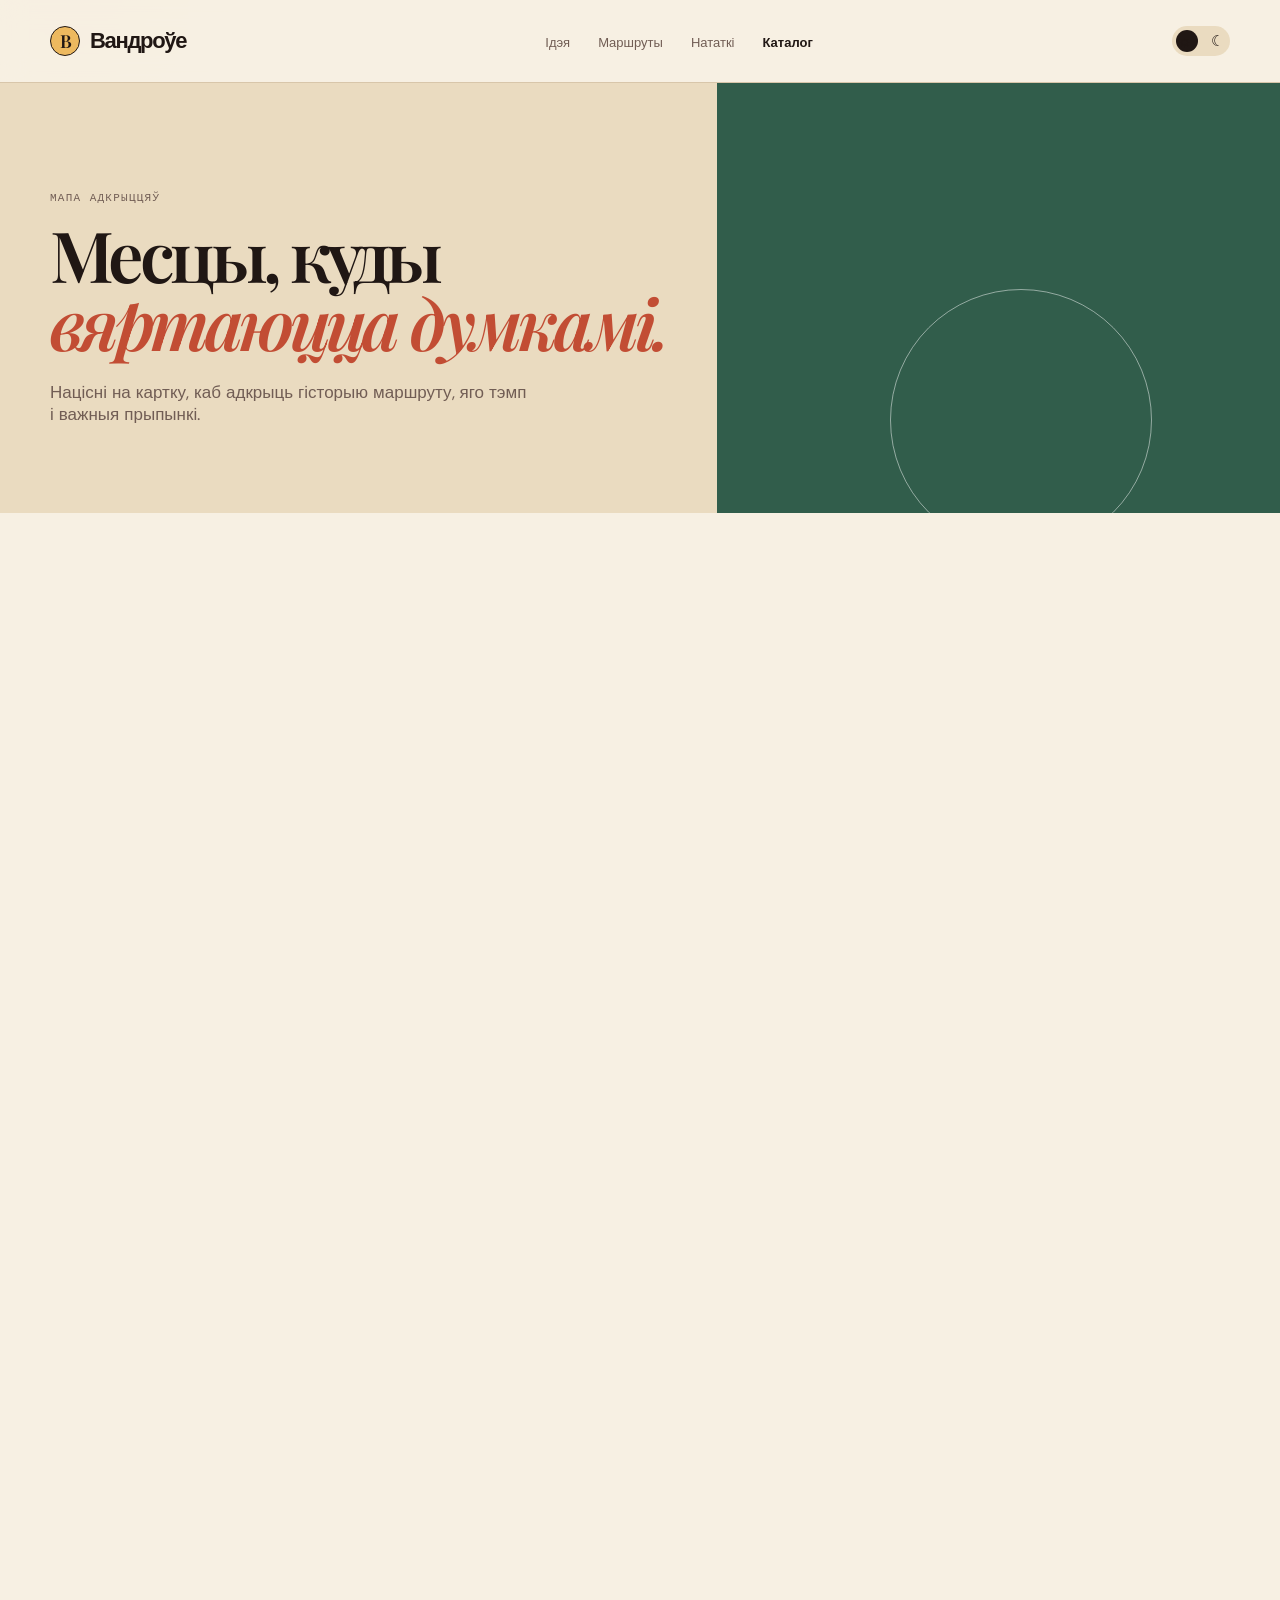
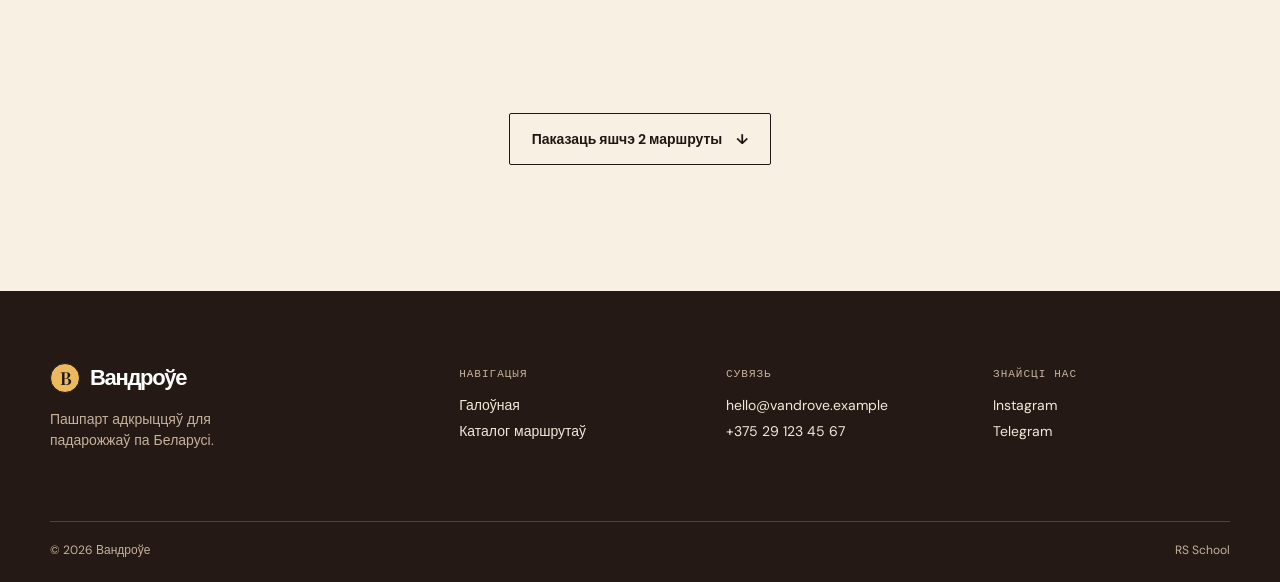
==== catalog.html @ 7939fb66 "refactor: organize landing page source files" ====
<!doctype html>
<html lang="be">
  <head>
    <meta charset="UTF-8">
    <meta name="viewport" content="width=device-width, initial-scale=1.0">
    <meta name="description" content="Каталог маршрутаў Вандроўя па Беларусі.">
    <meta name="theme-color" content="#201714">
    <link rel="icon" href="favicon.svg" type="image/svg+xml">
    <link rel="preconnect" href="https://fonts.googleapis.com">
    <link rel="preconnect" href="https://fonts.gstatic.com" crossorigin>
    <link href="https://fonts.googleapis.com/css2?family=DM+Mono:wght@400;500&family=DM+Sans:opsz,wght@9..40,400;9..40,500;9..40,700&family=Playfair+Display:ital,wght@0,500;0,600;1,500;1,600&display=swap" rel="stylesheet">
    <link rel="stylesheet" href="css/styles.css">
    <title>Каталог маршрутаў — Вандроўе</title>
  </head>
  <body>
    <a class="skip-link" href="#main-content">Да асноўнага зместу</a>

    <header class="site-header">
      <div class="container header-content">
        <a class="logo" href="index.html" aria-label="Вандроўе, галоўная старонка">
          <span class="logo-mark">В</span>Вандроўе
        </a>
        <nav class="main-nav" aria-label="Асноўная навігацыя">
          <ul>
            <li><a href="index.html#idea">Ідэя</a></li>
            <li><a href="index.html#routes">Маршруты</a></li>
            <li><a href="index.html#notes">Нататкі</a></li>
            <li><a class="current" href="catalog.html">Каталог</a></li>
          </ul>
        </nav>
        <div class="header-actions">
          <button class="theme-toggle" type="button" aria-label="Уключыць цёмную тэму" aria-pressed="false">
            <span aria-hidden="true">☼</span>
            <span class="toggle-knob"></span>
            <span aria-hidden="true">☾</span>
          </button>
          <button class="menu-button" type="button" aria-controls="mobile-menu" aria-expanded="false" aria-label="Адкрыць меню">
            <span></span><span></span><span></span>
          </button>
        </div>
      </div>
      <nav class="mobile-nav" id="mobile-menu" aria-label="Мабільная навігацыя">
        <ul>
          <li><a href="index.html#idea">Ідэя</a></li>
          <li><a href="index.html#routes">Маршруты</a></li>
          <li><a href="index.html#notes">Нататкі</a></li>
          <li><a href="catalog.html" aria-current="page">Каталог маршрутаў <span aria-hidden="true">↗</span></a></li>
        </ul>
      </nav>
    </header>

    <main id="main-content">
      <section class="catalog-hero" aria-labelledby="catalog-hero-title">
        <div class="container">
          <p class="eyebrow">Мапа адкрыццяў</p>
          <h1 id="catalog-hero-title">Месцы, куды<br><em>вяртаюцца думкамі.</em></h1>
          <p>Націсні на картку, каб адкрыць гісторыю маршруту, яго тэмп і важныя прыпынкі.</p>
        </div>
      </section>

      <section class="catalog section" aria-labelledby="catalog-title">
        <div class="container">
          <div class="catalog-top reveal">
            <h2 class="section-title" id="catalog-title">Усе маршруты</h2>
            <p>10 мясцін · 6 абласцей</p>
          </div>
          <div class="category-tabs reveal" role="group" aria-label="Катэгорыі маршрутаў">
            <button class="active" type="button" aria-pressed="true" data-category="all">Усе</button>
            <button type="button" aria-pressed="false" data-category="weekend">На выходныя</button>
            <button type="button" aria-pressed="false" data-category="castles">Замкі</button>
            <button type="button" aria-pressed="false" data-category="nature">Прырода</button>
            <button type="button" aria-pressed="false" data-category="cities">Гарады</button>
          </div>

          <div class="catalog-grid reveal">
            <article class="catalog-card" data-categories="weekend castles">
              <img class="catalog-card__image" src="assets/images/mir-castle.jpg" alt="Мірскі замак над сажалкай">
              <div class="catalog-card__content">
                <p class="card-kicker">Мінская вобласць · 1 дзень</p>
                <h3>Мірскі замак</h3>
                <p class="card-description">Цагляныя вежы, вал і вада вакол адной з самых пазнавальных рэзідэнцый краіны.</p>
                <div class="card-footer"><span class="card-meta">12 км пешшу</span><span class="card-open-label">Адкрыць ↗</span></div>
              </div>
              <button class="catalog-card__trigger" type="button" data-route-id="mir" aria-label="Адкрыць маршрут Мірскі замак"></button>
            </article>

            <article class="catalog-card" data-categories="weekend castles">
              <img class="catalog-card__image" src="assets/images/nesvizh-castle.jpg" alt="Нясвіжскі замак і вада перад фасадам">
              <div class="catalog-card__content">
                <p class="card-kicker">Мінская вобласць · 1 дзень</p>
                <h3>Нясвіж і парк Радзівілаў</h3>
                <p class="card-description">Палацавы парк, старыя алеі і павольны маршрут па гістарычным цэнтры.</p>
                <div class="card-footer"><span class="card-meta">8 км пешшу</span><span class="card-open-label">Адкрыць ↗</span></div>
              </div>
              <button class="catalog-card__trigger" type="button" data-route-id="nesvizh" aria-label="Адкрыць маршрут Нясвіж і парк Радзівілаў"></button>
            </article>

            <article class="catalog-card" data-categories="weekend nature">
              <img class="catalog-card__image" src="assets/images/belovezhskaya-pushcha.jpg" alt="Сонечная паляна ў Белавежскай пушчы">
              <div class="catalog-card__content">
                <p class="card-kicker">Брэсцкая вобласць · 2 дні</p>
                <h3>Белавежская пушча</h3>
                <p class="card-description">Веладарожкі пад кронамі векавых дрэў і сустрэча з сімвалам беларускай прыроды.</p>
                <div class="card-footer"><span class="card-meta">36 км на ровары</span><span class="card-open-label">Адкрыць ↗</span></div>
              </div>
              <button class="catalog-card__trigger" type="button" data-route-id="puscha" aria-label="Адкрыць маршрут Белавежская пушча"></button>
            </article>

            <article class="catalog-card" data-categories="weekend nature">
              <img class="catalog-card__image" src="assets/landmarks/braslav.svg" alt="Ілюстрацыя Браслаўскіх азёр">
              <div class="catalog-card__content">
                <p class="card-kicker">Віцебская вобласць · 2 дні</p>
                <h3>Браслаўскія азёры</h3>
                <p class="card-description">Вада, пагоркі і доўгія вечары на беразе з выглядам на астраўкі.</p>
                <div class="card-footer"><span class="card-meta">42 км на аўто</span><span class="card-open-label">Адкрыць ↗</span></div>
              </div>
              <button class="catalog-card__trigger" type="button" data-route-id="braslav" aria-label="Адкрыць маршрут Браслаўскія азёры"></button>
            </article>

            <article class="catalog-card" data-categories="weekend castles">
              <img class="catalog-card__image" src="assets/landmarks/lida.svg" alt="Ілюстрацыя Лідскага замка" loading="lazy">
              <div class="catalog-card__content">
                <p class="card-kicker">Гродзенская вобласць · 1 дзень</p>
                <h3>Лідскі замак</h3>
                <p class="card-description">Моцныя сцены XIV стагоддзя і невялікае мястэчка, якое зручна абысці пешшу.</p>
                <div class="card-footer"><span class="card-meta">6 км пешшу</span><span class="card-open-label">Адкрыць ↗</span></div>
              </div>
              <button class="catalog-card__trigger" type="button" data-route-id="lida" aria-label="Адкрыць маршрут Лідскі замак"></button>
            </article>

            <article class="catalog-card" data-categories="weekend cities">
              <img class="catalog-card__image" src="assets/images/brest-fortress.jpg" alt="Цытадэль Брэсцкай крэпасці" loading="lazy">
              <div class="catalog-card__content">
                <p class="card-kicker">Брэсцкая вобласць · 1 дзень</p>
                <h3>Брэсцкая крэпасць</h3>
                <p class="card-description">Мемарыял, набярэжная Мухаўца і вячэрняя прагулка па вуліцы Савецкай.</p>
                <div class="card-footer"><span class="card-meta">7 км пешшу</span><span class="card-open-label">Адкрыць ↗</span></div>
              </div>
              <button class="catalog-card__trigger" type="button" data-route-id="brest" aria-label="Адкрыць маршрут Брэсцкая крэпасць"></button>
            </article>

            <article class="catalog-card" data-categories="weekend cities">
              <img class="catalog-card__image" src="assets/landmarks/grodno.svg" alt="Ілюстрацыя гістарычнага цэнтра Гродна" loading="lazy">
              <div class="catalog-card__content">
                <p class="card-kicker">Гродзенская вобласць · выходныя</p>
                <h3>Гродна паміж вежамі</h3>
                <p class="card-description">Старыя храмы, стромкія вуліцы і горад, які добра чытаецца без спешкі.</p>
                <div class="card-footer"><span class="card-meta">11 км пешшу</span><span class="card-open-label">Адкрыць ↗</span></div>
              </div>
              <button class="catalog-card__trigger" type="button" data-route-id="grodno" aria-label="Адкрыць маршрут Гродна паміж вежамі"></button>
            </article>

            <article class="catalog-card" data-categories="weekend nature">
              <img class="catalog-card__image" src="assets/landmarks/pripyat.svg" alt="Ілюстрацыя Палесся" loading="lazy">
              <div class="catalog-card__content">
                <p class="card-kicker">Гомельская вобласць · 2 дні</p>
                <h3>Палескія разлівы</h3>
                <p class="card-description">Рака, трыснёг і назіранне за птушкамі ў павольным рытме Палесся.</p>
                <div class="card-footer"><span class="card-meta">28 км на байдарцы</span><span class="card-open-label">Адкрыць ↗</span></div>
              </div>
              <button class="catalog-card__trigger" type="button" data-route-id="pripyat" aria-label="Адкрыць маршрут Палескія разлівы"></button>
            </article>

            <article class="catalog-card extra-card" data-categories="weekend castles">
              <img class="catalog-card__image" src="assets/landmarks/zhilichi.svg" alt="Ілюстрацыя палаца ў Жылічах" loading="lazy">
              <div class="catalog-card__content">
                <p class="card-kicker">Магілёўская вобласць · 1 дзень</p>
                <h3>Палац у Жылічах</h3>
                <p class="card-description">Класічныя фасады і адноўленыя інтэр’еры сярод старога парку.</p>
                <div class="card-footer"><span class="card-meta">9 км пешшу</span><span class="card-open-label">Адкрыць ↗</span></div>
              </div>
              <button class="catalog-card__trigger" type="button" data-route-id="zhilichi" aria-label="Адкрыць маршрут Палац у Жылічах"></button>
            </article>

            <article class="catalog-card extra-card" data-categories="weekend cities">
              <img class="catalog-card__image" src="assets/landmarks/vitebsk.svg" alt="Ілюстрацыя Віцебска" loading="lazy">
              <div class="catalog-card__content">
                <p class="card-kicker">Віцебская вобласць · выходныя</p>
                <h3>Віцебск над Дзвіной</h3>
                <p class="card-description">Мастацкія майстэрні, старыя дваракі і рака, якая збірае горад разам.</p>
                <div class="card-footer"><span class="card-meta">10 км пешшу</span><span class="card-open-label">Адкрыць ↗</span></div>
              </div>
              <button class="catalog-card__trigger" type="button" data-route-id="vitebsk" aria-label="Адкрыць маршрут Віцебск над Дзвіной"></button>
            </article>
          </div>

          <div class="load-more-wrap">
            <button class="button button-outline load-more" type="button">Паказаць яшчэ 2 маршруты <span aria-hidden="true">↓</span></button>
          </div>
        </div>
      </section>
    </main>

    <dialog class="route-modal" aria-labelledby="route-modal-title">
      <button class="route-modal__close" type="button" data-modal-close aria-label="Закрыць маршрут">×</button>
      <div class="route-modal__grid">
        <img class="route-modal__image" data-modal-image src="assets/images/mir-castle.jpg" alt="">
        <div class="route-modal__content">
          <p class="eyebrow" data-modal-kicker>Маршрут</p>
          <h2 id="route-modal-title" data-modal-title>Маршрут</h2>
          <p class="route-modal__intro" data-modal-intro></p>
          <dl class="route-modal__facts">
            <div><dt>Тэмп</dt><dd data-modal-duration></dd></div>
            <div><dt>Адлегласць</dt><dd data-modal-distance></dd></div>
            <div><dt>Сезон</dt><dd data-modal-season></dd></div>
          </dl>
          <ul class="route-modal__highlights" data-modal-highlights></ul>
          <a class="route-modal__map-link" data-modal-map href="https://www.openstreetmap.org/" target="_blank" rel="noreferrer">Адкрыць на мапе ↗</a>
        </div>
      </div>
    </dialog>

    <footer class="site-footer">
      <div class="container footer-grid">
        <div>
          <a class="logo" href="index.html"><span class="logo-mark">В</span>Вандроўе</a>
          <p>Пашпарт адкрыццяў для падарожжаў па Беларусі.</p>
        </div>
        <div>
          <h2>Навігацыя</h2>
          <a href="index.html">Галоўная</a>
          <a href="catalog.html">Каталог маршрутаў</a>
        </div>
        <div>
          <h2>Сувязь</h2>
          <a href="mailto:hello@vandrove.example">hello@vandrove.example</a>
          <a href="tel:+375291234567">+375 29 123 45 67</a>
        </div>
        <div>
          <h2>Знайсці нас</h2>
          <a href="https://www.instagram.com/" target="_blank" rel="noreferrer">Instagram</a>
          <a href="https://t.me/" target="_blank" rel="noreferrer">Telegram</a>
        </div>
      </div>
      <div class="container footer-bottom">
        <span>© 2026 Вандроўе</span>
        <a href="https://rs.school/" target="_blank" rel="noreferrer">RS School</a>
      </div>
    </footer>
    <script type="module" src="js/main.js"></script>
  </body>
</html>
---- css/styles.css ----
@charset "UTF-8";
* {
  box-sizing: border-box;
}

html {
  scroll-behavior: smooth;
}

body,
h1,
h2,
h3,
p,
ul,
dl,
dd {
  margin: 0;
}

ul {
  padding: 0;
  list-style: none;
}

button,
input {
  font: inherit;
}

button {
  cursor: pointer;
}

a {
  color: inherit;
  text-decoration: none;
}

img {
  display: block;
  max-width: 100%;
}

:root {
  --ink: #201714;
  --muted: #715d54;
  --paper: #f7f0e3;
  --surface: #eadbc0;
  --surface-strong: #d9bf90;
  --line: #d8c6aa;
  --accent: #c24d34;
  --accent-dark: #8f3325;
  --moss: #315d4b;
  --moss-deep: #19372e;
  --sun: #edb95f;
  --white: #fffaf0;
  --shadow: 0 22px 55px rgba(53, 33, 24, 0.16);
  color-scheme: light;
}

:root[data-theme=dark] {
  --ink: #fbf1df;
  --muted: #d2bfaa;
  --paper: #1f1916;
  --surface: #30251f;
  --surface-strong: #553e2b;
  --line: #5b4639;
  --accent: #ec7b5d;
  --accent-dark: #d86245;
  --moss: #557965;
  --moss-deep: #10271f;
  --sun: #f5c970;
  --white: #fff8eb;
  --shadow: 0 22px 55px rgba(0, 0, 0, 0.33);
  color-scheme: dark;
}

body {
  min-width: 320px;
  overflow-x: hidden;
  background: radial-gradient(circle at 6% 0%, rgba(194, 77, 52, 0.06), transparent 26rem), var(--paper);
  color: var(--ink);
  font-family: "DM Sans", Arial, sans-serif;
  transition: background-color 0.3s, color 0.3s;
}

body.modal-is-open {
  overflow: hidden;
}

.container {
  width: min(1180px, 100% - 64px);
  margin-inline: auto;
}

.eyebrow {
  margin: 0 0 16px;
  color: var(--muted);
  font: 500 11px/1.2 "DM Mono", monospace;
  letter-spacing: 1.25px;
  text-transform: uppercase;
}

.section-title {
  margin: 0;
  font: 600 clamp(40px, 4.2vw, 62px)/0.98 "Playfair Display", Georgia, serif;
  letter-spacing: -0.055em;
}

.skip-link {
  position: fixed;
  top: 12px;
  left: 12px;
  z-index: 20;
  padding: 10px 14px;
  background: var(--ink);
  color: var(--paper);
  transform: translateY(-160%);
}
.skip-link:focus {
  transform: translateY(0);
}

.reveal {
  opacity: 0;
  transform: translateY(24px);
  transition: opacity 0.65s ease, transform 0.65s ease;
}

.reveal.is-visible {
  opacity: 1;
  transform: translateY(0);
}

@media (prefers-reduced-motion: reduce) {
  *,
  *::before,
  *::after {
    scroll-behavior: auto !important;
    transition-duration: 0.01ms !important;
    animation-duration: 0.01ms !important;
    animation-iteration-count: 1 !important;
  }
  .reveal {
    opacity: 1;
    transform: none;
  }
}
.button {
  display: inline-flex;
  align-items: center;
  justify-content: center;
  min-height: 52px;
  gap: 14px;
  padding: 0 22px;
  border: 1px solid transparent;
  border-radius: 2px;
  font-size: 14px;
  font-weight: 700;
  transition: transform 0.24s ease, box-shadow 0.24s ease, background-color 0.24s ease, color 0.24s ease;
}
.button:hover {
  transform: translateY(-4px);
}

.button-primary {
  background: var(--ink);
  color: var(--paper);
}
.button-primary:hover {
  background: var(--accent-dark);
}

.button-outline {
  border-color: var(--ink);
  background: transparent;
  color: var(--ink);
}
.button-outline:hover {
  background: var(--ink);
  color: var(--paper);
}

.text-link {
  display: inline-flex;
  align-items: center;
  gap: 10px;
  padding-bottom: 4px;
  border-bottom: 1px solid currentcolor;
  font-size: 14px;
  font-weight: 700;
  transition: color 0.2s ease;
}
.text-link:hover {
  color: var(--accent);
}

.site-header {
  position: relative;
  z-index: 5;
  border-bottom: 1px solid var(--line);
  background: color-mix(in srgb, var(--paper) 92%, transparent);
  backdrop-filter: blur(12px);
}

.header-content {
  display: flex;
  align-items: center;
  justify-content: space-between;
  min-height: 82px;
  gap: 28px;
}

.logo {
  display: inline-flex;
  align-items: center;
  gap: 10px;
  font: 700 22px/1 "DM Sans", Arial, sans-serif;
  letter-spacing: -0.06em;
}

.logo-mark {
  display: grid;
  width: 30px;
  height: 30px;
  place-items: center;
  border: 1px solid var(--ink);
  border-radius: 50%;
  background: var(--sun);
  color: #201714;
  font: 600 18px/1 "Playfair Display", Georgia, serif;
}

.main-nav ul {
  display: flex;
  align-items: center;
  gap: 28px;
}

.main-nav a {
  color: var(--muted);
  font-size: 13px;
  transition: color 0.2s ease;
}
.main-nav a:hover, .main-nav a.current {
  color: var(--ink);
}
.main-nav a.current {
  font-weight: 700;
}

.header-actions {
  display: flex;
  align-items: center;
  gap: 16px;
}

.theme-toggle {
  position: relative;
  display: flex;
  align-items: center;
  justify-content: space-between;
  width: 58px;
  height: 30px;
  padding: 3px 6px;
  border: 0;
  border-radius: 99px;
  background: var(--surface);
  color: var(--ink);
  font-size: 15px;
}

.toggle-knob {
  position: absolute;
  left: 4px;
  width: 22px;
  height: 22px;
  border-radius: 50%;
  background: var(--ink);
  transition: transform 0.25s ease;
}

:root[data-theme=dark] .toggle-knob {
  transform: translateX(28px);
}

.theme-toggle span:not(.toggle-knob) {
  z-index: 1;
}

.menu-button {
  display: none;
  width: 34px;
  padding: 5px 0;
  border: 0;
  background: none;
}
.menu-button span {
  display: block;
  height: 2px;
  margin: 5px 0;
  background: var(--ink);
  transition: transform 0.25s, opacity 0.25s;
}

.mobile-nav {
  display: none;
}

@media (max-width: 768px) {
  .header-content {
    min-height: 72px;
  }
  .main-nav {
    display: none;
  }
  .menu-button {
    display: block;
  }
  .mobile-nav {
    display: block;
    max-height: 0;
    overflow: hidden;
    background: var(--paper);
    transition: max-height 0.3s ease;
  }
  .menu-is-open .mobile-nav {
    max-height: 290px;
    border-top: 1px solid var(--line);
  }
  .mobile-nav ul {
    width: min(100% - 48px, 1180px);
    margin: 0 auto;
    padding: 14px 0 20px;
  }
  .mobile-nav a {
    display: flex;
    justify-content: space-between;
    padding: 13px 0;
    border-bottom: 1px solid var(--line);
    font-weight: 700;
  }
  .menu-is-open .menu-button span:nth-child(1) {
    transform: translateY(7px) rotate(45deg);
  }
  .menu-is-open .menu-button span:nth-child(2) {
    opacity: 0;
  }
  .menu-is-open .menu-button span:nth-child(3) {
    transform: translateY(-7px) rotate(-45deg);
  }
}
@media (max-width: 500px) {
  .mobile-nav ul {
    width: calc(100% - 32px);
  }
  .logo {
    font-size: 20px;
  }
}
.catalog-card {
  position: relative;
  overflow: hidden;
  background: var(--surface);
  box-shadow: 0 0 0 rgba(0, 0, 0, 0);
  transition: transform 0.25s ease, box-shadow 0.25s ease;
}
.catalog-card:hover, .catalog-card:focus-within {
  box-shadow: var(--shadow);
  transform: translateY(-5px);
}

.catalog-card__image {
  width: 100%;
  aspect-ratio: 1/0.84;
  object-fit: cover;
  filter: saturate(0.84);
  transition: transform 0.45s ease, filter 0.45s ease;
}

.catalog-card:hover .catalog-card__image,
.catalog-card:focus-within .catalog-card__image {
  filter: saturate(1);
  transform: scale(1.05);
}

.catalog-card__content {
  display: block;
  padding: 17px 17px 19px;
}

.card-kicker {
  display: block;
  margin-bottom: 8px;
  color: var(--muted);
  font: 500 10px/1.2 "DM Mono", monospace;
  letter-spacing: 0.6px;
  text-transform: uppercase;
}

.catalog-card h3 {
  min-height: 48px;
  margin: 0 0 12px;
  font: 600 22px/1.1 "Playfair Display", Georgia, serif;
  letter-spacing: -0.04em;
}

.card-description {
  min-height: 57px;
  margin-bottom: 17px;
  color: var(--muted);
  font-size: 13px;
  line-height: 1.45;
}

.card-footer {
  display: flex;
  align-items: center;
  justify-content: space-between;
  gap: 8px;
  font-size: 12px;
}

.card-meta {
  font-weight: 700;
}

.card-open-label {
  color: var(--accent);
  font-weight: 700;
}

.catalog-card__trigger {
  position: absolute;
  inset: 0;
  z-index: 1;
  border: 0;
  background: transparent;
  cursor: pointer;
}
.catalog-card__trigger:focus-visible {
  outline: 3px solid var(--accent);
  outline-offset: -3px;
}

.extra-card {
  display: none;
}

.extra-card.visible {
  display: block;
}

.catalog-card.is-filtered-out {
  display: none;
}

@media (max-width: 500px) {
  .catalog-card {
    display: grid;
    grid-template-columns: 42% 58%;
  }
  .catalog-card__image {
    min-height: 196px;
    height: 100%;
    aspect-ratio: auto;
  }
  .catalog-card__content {
    padding: 16px 14px;
  }
  .catalog-card h3 {
    min-height: 0;
    margin-bottom: 9px;
    font-size: 22px;
  }
  .card-description {
    min-height: 0;
    margin-bottom: 12px;
    font-size: 12px;
  }
  .card-open-label {
    display: none;
  }
}
.route-modal {
  width: min(860px, 100% - 32px);
  max-height: min(760px, 100dvh - 48px);
  padding: 0;
  border: 0;
  background: var(--paper);
  box-shadow: 0 30px 80px rgba(0, 0, 0, 0.42);
  color: var(--ink);
}
.route-modal::backdrop {
  background: rgba(18, 13, 10, 0.7);
  backdrop-filter: blur(5px);
}

.route-modal__grid {
  display: grid;
  grid-template-columns: 0.9fr 1.1fr;
  min-height: 500px;
}

.route-modal__image {
  width: 100%;
  height: 100%;
  min-height: 330px;
  object-fit: cover;
}

.route-modal__content {
  display: flex;
  flex-direction: column;
  padding: 54px 50px 46px;
}

.route-modal__close {
  position: absolute;
  top: 16px;
  right: 16px;
  z-index: 1;
  display: grid;
  width: 42px;
  height: 42px;
  place-items: center;
  border: 1px solid rgba(255, 255, 255, 0.6);
  border-radius: 50%;
  background: rgba(32, 23, 20, 0.7);
  color: var(--white);
  font-size: 25px;
  line-height: 1;
  transition: background 0.2s ease, transform 0.2s ease;
}
.route-modal__close:hover {
  background: var(--accent);
  transform: rotate(90deg);
}

.route-modal__content h2 {
  margin: 0 0 20px;
  font: 600 clamp(38px, 4vw, 54px)/0.98 "Playfair Display", Georgia, serif;
  letter-spacing: -0.06em;
}

.route-modal__intro {
  margin-bottom: 26px;
  color: var(--muted);
  font-size: 15px;
  line-height: 1.6;
}

.route-modal__facts {
  display: grid;
  grid-template-columns: repeat(3, 1fr);
  gap: 12px;
  padding: 17px 0;
  border-block: 1px solid var(--line);
}
.route-modal__facts div {
  display: grid;
  gap: 5px;
}
.route-modal__facts dt {
  color: var(--muted);
  font: 500 9px/1.2 "DM Mono", monospace;
  letter-spacing: 0.6px;
  text-transform: uppercase;
}
.route-modal__facts dd {
  font-size: 13px;
  font-weight: 700;
}

.route-modal__highlights {
  display: grid;
  gap: 9px;
  margin: 25px 0 30px;
}
.route-modal__highlights li {
  position: relative;
  padding-left: 18px;
  color: var(--muted);
  font-size: 14px;
  line-height: 1.45;
}
.route-modal__highlights li::before {
  position: absolute;
  left: 0;
  color: var(--accent);
  content: "✦";
}

.route-modal__map-link {
  margin-top: auto;
  color: var(--accent);
  font-size: 14px;
  font-weight: 700;
}

@media (max-width: 768px) {
  .route-modal__grid {
    grid-template-columns: 1fr;
  }
  .route-modal__image {
    max-height: 280px;
    min-height: 230px;
  }
}
@media (max-width: 500px) {
  .route-modal {
    width: min(100% - 20px, 860px);
    max-height: calc(100dvh - 20px);
  }
  .route-modal__image {
    min-height: 200px;
    max-height: 200px;
  }
  .route-modal__content {
    padding: 30px 24px 28px;
  }
  .route-modal__facts {
    grid-template-columns: 1fr;
  }
}
.hero {
  position: relative;
  min-height: 684px;
  overflow: clip;
  background: var(--paper);
}

.hero::before {
  position: absolute;
  top: -20rem;
  left: -16rem;
  width: 46rem;
  height: 46rem;
  border: 1px solid rgba(194, 77, 52, 0.22);
  border-radius: 50%;
  content: "";
}

.hero-content {
  position: relative;
  z-index: 1;
  padding-top: 112px;
}

.hero h1 {
  max-width: 760px;
  margin: 0;
  font: 600 clamp(50px, 6vw, 84px)/0.93 "Playfair Display", Georgia, serif;
  letter-spacing: -0.065em;
}
.hero h1 em {
  color: var(--accent);
}

.hero-copy {
  max-width: 440px;
  margin: 30px 0 34px;
  color: var(--muted);
  font-size: 17px;
  line-height: 1.6;
}

.hero-stats {
  display: flex;
  gap: 34px;
  margin-top: 82px;
}
.hero-stats div {
  display: grid;
  gap: 4px;
}
.hero-stats strong {
  font: 600 26px/1 "Playfair Display", Georgia, serif;
}
.hero-stats span {
  color: var(--muted);
  font-size: 11px;
  text-transform: uppercase;
}

.hero-visual {
  position: absolute;
  top: 0;
  right: 0;
  width: min(52%, 790px);
  height: 100%;
  margin: 0;
  overflow: hidden;
  background: var(--moss-deep);
}
.hero-visual::after {
  position: absolute;
  inset: 0;
  background: linear-gradient(90deg, var(--paper) 0%, transparent 22%), linear-gradient(0deg, rgba(25, 55, 46, 0.55), transparent 65%);
  content: "";
}

.hero-visual__image {
  width: 100%;
  height: 100%;
  object-fit: cover;
  filter: saturate(0.75) contrast(1.05);
  transform: scale(1.04);
}

.passport-seal {
  position: absolute;
  top: 19%;
  left: 14%;
  z-index: 1;
  display: grid;
  width: 128px;
  height: 128px;
  place-items: center;
  border: 3px double var(--white);
  border-radius: 50%;
  color: var(--white);
  font: 600 18px/1.05 "Playfair Display", Georgia, serif;
  letter-spacing: 1px;
  text-align: center;
  text-transform: uppercase;
  transform: rotate(-12deg);
}

.hero-visual__caption {
  position: absolute;
  right: 9%;
  bottom: 8%;
  z-index: 1;
  max-width: 280px;
  color: var(--white);
  font: 500 clamp(32px, 4.2vw, 64px)/0.84 "Playfair Display", Georgia, serif;
  letter-spacing: -0.06em;
  text-align: right;
}

@media (prefers-reduced-motion: no-preference) {
  .hero-visual__image {
    animation: slow-pan 18s ease-in-out infinite alternate;
  }
}
@keyframes slow-pan {
  from {
    transform: scale(1.04) translate3d(0, 0, 0);
  }
  to {
    transform: scale(1.11) translate3d(-1.5%, -1.5%, 0);
  }
}
@media (max-width: 900px) {
  .hero {
    min-height: 640px;
  }
  .hero h1 {
    font-size: 62px;
  }
}
@media (max-width: 768px) {
  .hero {
    min-height: 720px;
  }
  .hero-content {
    padding-top: 78px;
    padding-bottom: 260px;
  }
  .hero-visual {
    top: auto;
    width: 100%;
    height: 300px;
  }
  .hero-visual::after {
    background: linear-gradient(0deg, rgba(25, 55, 46, 0.58), transparent);
  }
  .hero h1 {
    max-width: 620px;
    font-size: 58px;
  }
  .hero-stats {
    position: absolute;
    bottom: 36px;
    z-index: 1;
    margin-top: 0;
  }
  .passport-seal {
    top: 14%;
    left: 8%;
    width: 104px;
    height: 104px;
    font-size: 15px;
  }
}
@media (max-width: 500px) {
  .hero {
    min-height: 700px;
  }
  .hero-content {
    padding-top: 58px;
  }
  .hero h1 {
    font-size: 46px;
  }
  .hero-copy {
    margin: 23px 0 27px;
    font-size: 15px;
  }
  .hero-stats {
    gap: 20px;
  }
  .hero-stats strong {
    font-size: 22px;
  }
  .hero-stats span {
    font-size: 10px;
  }
  .hero-visual {
    height: 248px;
  }
  .hero-visual__caption {
    right: 7%;
    bottom: 8%;
    font-size: 39px;
  }
}
.section {
  padding: 126px 0;
}

.split-layout {
  display: grid;
  grid-template-columns: 1.1fr 0.72fr;
  gap: 120px;
}

.about-copy {
  padding-top: 28px;
}
.about-copy p {
  margin-bottom: 27px;
  color: var(--muted);
  font-size: 17px;
  line-height: 1.65;
}

.soft-surface {
  position: relative;
  background: var(--surface);
}
.soft-surface::after {
  position: absolute;
  top: 26px;
  right: 0;
  width: 24%;
  border-top: 1px solid var(--accent);
  content: "";
}

.section-heading {
  display: flex;
  align-items: end;
  justify-content: space-between;
  margin-bottom: 42px;
}

.slider-controls {
  display: flex;
  gap: 8px;
}
.slider-controls button {
  display: grid;
  width: 44px;
  height: 44px;
  place-items: center;
  border: 1px solid var(--line);
  border-radius: 50%;
  background: transparent;
  color: var(--ink);
  font-size: 20px;
  transition: background 0.2s ease, color 0.2s ease;
}
.slider-controls button:hover {
  background: var(--ink);
  color: var(--paper);
}

.journey-track {
  display: grid;
  grid-template-columns: repeat(3, 1fr);
  gap: 20px;
}

.journey-card {
  position: relative;
  min-height: 456px;
  overflow: hidden;
  background-position: center;
  background-size: cover;
  box-shadow: var(--shadow);
  color: var(--white);
  transition: transform 0.24s ease, box-shadow 0.24s ease, background-color 0.24s ease, color 0.24s ease;
}
.journey-card:hover {
  transform: translateY(-4px);
}
.journey-card::after {
  position: absolute;
  inset: 0;
  background: linear-gradient(0deg, rgba(18, 22, 18, 0.86), transparent 70%);
  content: "";
}

.card-mir {
  background-image: url("../assets/images/mir-castle.jpg");
}

.card-puscha {
  background-image: url("../assets/images/belovezhskaya-pushcha.jpg");
}

.card-braslav {
  background-image: url("../assets/landmarks/braslav.svg");
}

.card-content {
  position: absolute;
  right: 27px;
  bottom: 26px;
  left: 27px;
  z-index: 1;
}
.card-content p {
  margin-bottom: 10px;
  font: 500 11px/1.2 "DM Mono", monospace;
  letter-spacing: 0.8px;
  opacity: 0.84;
  text-transform: uppercase;
}
.card-content h3 {
  margin-bottom: 18px;
  font: 500 30px/1.08 "Playfair Display", Georgia, serif;
  letter-spacing: -0.04em;
}
.card-content a {
  font-size: 13px;
  font-weight: 700;
}

.principles {
  overflow: hidden;
}

.principles__top {
  display: flex;
  align-items: end;
  justify-content: space-between;
  gap: 32px;
}

.principles__stamp {
  display: grid;
  width: 98px;
  height: 98px;
  flex: 0 0 auto;
  place-items: center;
  border: 1px solid var(--accent);
  border-radius: 50%;
  color: var(--accent);
  font: 500 11px/1.25 "DM Mono", monospace;
  letter-spacing: 0.8px;
  text-align: center;
  text-transform: uppercase;
  transform: rotate(12deg);
}

.principle-grid {
  display: grid;
  grid-template-columns: repeat(3, 1fr);
  margin-top: 62px;
  border-top: 1px solid var(--line);
}
.principle-grid article {
  padding: 27px 30px 0 0;
  border-right: 1px solid var(--line);
}
.principle-grid article + article {
  padding-left: 30px;
}
.principle-grid article:last-child {
  border-right: 0;
}
.principle-grid span {
  color: var(--accent);
  font: 500 11px/1 "DM Mono", monospace;
}
.principle-grid h3 {
  margin: 54px 0 14px;
  font: 500 26px/1.1 "Playfair Display", Georgia, serif;
  letter-spacing: -0.04em;
}
.principle-grid p {
  max-width: 290px;
  color: var(--muted);
  font-size: 15px;
  line-height: 1.6;
}

.journal {
  position: relative;
  overflow: hidden;
  background: var(--moss-deep);
  color: var(--paper);
}
.journal .eyebrow {
  color: var(--sun);
}
.journal .section-title {
  max-width: 510px;
}
.journal p {
  margin: 24px 0 30px;
  color: #d9cbbc;
  font-size: 17px;
  line-height: 1.6;
}

.journal-layout {
  display: grid;
  grid-template-columns: 0.88fr 1fr;
  align-items: center;
  gap: 96px;
}

.journal-photo {
  position: relative;
  min-height: 440px;
  overflow: hidden;
  background: url("../assets/images/nesvizh-castle.jpg") center/cover;
}
.journal-photo::after {
  position: absolute;
  inset: 0;
  border: 18px solid rgba(247, 240, 227, 0.16);
  content: "";
}

.journal .button-outline {
  border-color: var(--paper);
  color: var(--paper);
}
.journal .button-outline:hover {
  background: var(--paper);
  color: var(--moss-deep);
}

@media (max-width: 768px) {
  .section {
    padding: 88px 0;
  }
  .split-layout,
  .journal-layout {
    grid-template-columns: 1fr;
    gap: 36px;
  }
  .about-copy {
    max-width: 550px;
    padding-top: 0;
  }
  .journey-track {
    grid-template-columns: repeat(3, 70%);
    overflow: hidden;
  }
  .journey-card {
    min-height: 400px;
  }
  .journal-layout {
    gap: 46px;
  }
  .journal-photo {
    min-height: 340px;
  }
}
@media (max-width: 500px) {
  .section {
    padding: 68px 0;
  }
  .section-title {
    font-size: 39px;
  }
  .about-copy p,
  .journal p {
    font-size: 15px;
  }
  .section-heading {
    align-items: start;
    gap: 18px;
    margin-bottom: 28px;
  }
  .slider-controls button {
    width: 38px;
    height: 38px;
  }
  .journey-track {
    grid-template-columns: repeat(3, 90%);
    gap: 14px;
  }
  .journey-card {
    min-height: 370px;
  }
  .card-content {
    right: 20px;
    bottom: 20px;
    left: 20px;
  }
  .card-content h3 {
    font-size: 26px;
  }
  .principles__top {
    align-items: start;
  }
  .principles__stamp {
    width: 72px;
    height: 72px;
    font-size: 9px;
  }
  .principle-grid {
    grid-template-columns: 1fr;
    margin-top: 42px;
  }
  .principle-grid article,
  .principle-grid article + article {
    padding: 23px 0;
    border-right: 0;
    border-bottom: 1px solid var(--line);
  }
  .principle-grid article:last-child {
    border-bottom: 0;
  }
  .principle-grid h3 {
    margin: 28px 0 11px;
  }
  .journal-layout {
    gap: 30px;
  }
  .journal-photo {
    min-height: 280px;
  }
}
.catalog-hero {
  position: relative;
  padding: 108px 0 88px;
  overflow: hidden;
  background: linear-gradient(90deg, var(--surface) 0%, var(--surface) 56%, transparent 56%), var(--moss);
  color: var(--ink);
}
.catalog-hero::after {
  position: absolute;
  right: 10%;
  bottom: -9%;
  width: 260px;
  height: 260px;
  border: 1px solid rgba(255, 255, 255, 0.48);
  border-radius: 50%;
  content: "";
}
.catalog-hero .container {
  position: relative;
  z-index: 1;
}
.catalog-hero h1 {
  max-width: 720px;
  margin: 0 0 24px;
  font: 600 clamp(48px, 5.5vw, 76px)/0.97 "Playfair Display", Georgia, serif;
  letter-spacing: -0.065em;
}
.catalog-hero h1 em {
  color: var(--accent);
}
.catalog-hero p:last-child {
  max-width: 480px;
  color: var(--muted);
  font-size: 17px;
}

.catalog {
  padding-top: 82px;
}

.catalog-top {
  display: flex;
  align-items: baseline;
  justify-content: space-between;
  margin-bottom: 34px;
}
.catalog-top p {
  color: var(--muted);
  font-size: 14px;
}

.category-tabs {
  display: flex;
  gap: 10px;
  margin-bottom: 36px;
  overflow-x: auto;
  scrollbar-width: thin;
}
.category-tabs button {
  flex: 0 0 auto;
  padding: 10px 17px;
  border: 1px solid var(--line);
  border-radius: 99px;
  background: transparent;
  color: var(--ink);
  font-size: 13px;
  transition: background 0.2s ease, color 0.2s ease, border-color 0.2s ease;
}
.category-tabs button:hover, .category-tabs button.active {
  border-color: var(--ink);
  background: var(--ink);
  color: var(--paper);
}

.catalog-grid {
  display: grid;
  grid-template-columns: repeat(4, 1fr);
  gap: 26px 20px;
}

.load-more-wrap {
  padding-top: 48px;
  text-align: center;
}

@media (max-width: 900px) {
  .catalog-grid {
    grid-template-columns: repeat(3, 1fr);
  }
}
@media (max-width: 768px) {
  .catalog-hero {
    padding: 84px 0 66px;
  }
  .catalog-hero h1 {
    font-size: 58px;
  }
  .catalog-grid {
    grid-template-columns: repeat(2, 1fr);
    gap: 20px;
  }
}
@media (max-width: 500px) {
  .catalog-hero {
    padding: 64px 0 52px;
    background: var(--surface);
  }
  .catalog-hero::after {
    display: none;
  }
  .catalog-hero h1 {
    font-size: 45px;
  }
  .catalog-hero p:last-child {
    font-size: 15px;
  }
  .catalog {
    padding-top: 55px;
  }
  .catalog-top {
    display: block;
    margin-bottom: 26px;
  }
  .catalog-top .section-title {
    margin-bottom: 10px;
  }
  .category-tabs {
    margin-right: -16px;
  }
  .catalog-grid {
    grid-template-columns: 1fr;
    gap: 18px;
  }
  .load-more-wrap {
    padding-top: 34px;
  }
}
.site-footer {
  padding: 72px 0 24px;
  background: #241914;
  color: #f3e9d9;
}

.footer-grid {
  display: grid;
  grid-template-columns: 1.6fr repeat(3, 1fr);
  gap: 30px;
  padding-bottom: 70px;
}

.site-footer .logo {
  color: #fff;
}

.site-footer p {
  max-width: 220px;
  margin-top: 16px;
  color: #c7b29d;
  font-size: 14px;
  line-height: 1.5;
}

.footer-grid h2 {
  margin: 4px 0 16px;
  color: #c7b29d;
  font: 500 11px/1.2 "DM Mono", monospace;
  letter-spacing: 1px;
  text-transform: uppercase;
}

.footer-grid a:not(.logo) {
  display: block;
  width: max-content;
  max-width: 100%;
  margin: 8px 0;
  font-size: 14px;
  transition: color 0.2s ease;
}
.footer-grid a:not(.logo):hover {
  color: var(--sun);
}

.footer-bottom {
  display: flex;
  justify-content: space-between;
  padding-top: 20px;
  border-top: 1px solid #574035;
  color: #c7b29d;
  font-size: 12px;
}
.footer-bottom a:hover {
  color: var(--sun);
}

@media (max-width: 500px) {
  .footer-grid {
    grid-template-columns: 1fr 1fr;
    gap: 26px 20px;
    padding-bottom: 46px;
  }
  .footer-grid > div:first-child {
    grid-column: 1/-1;
  }
}

/*# sourceMappingURL=styles.css.map */
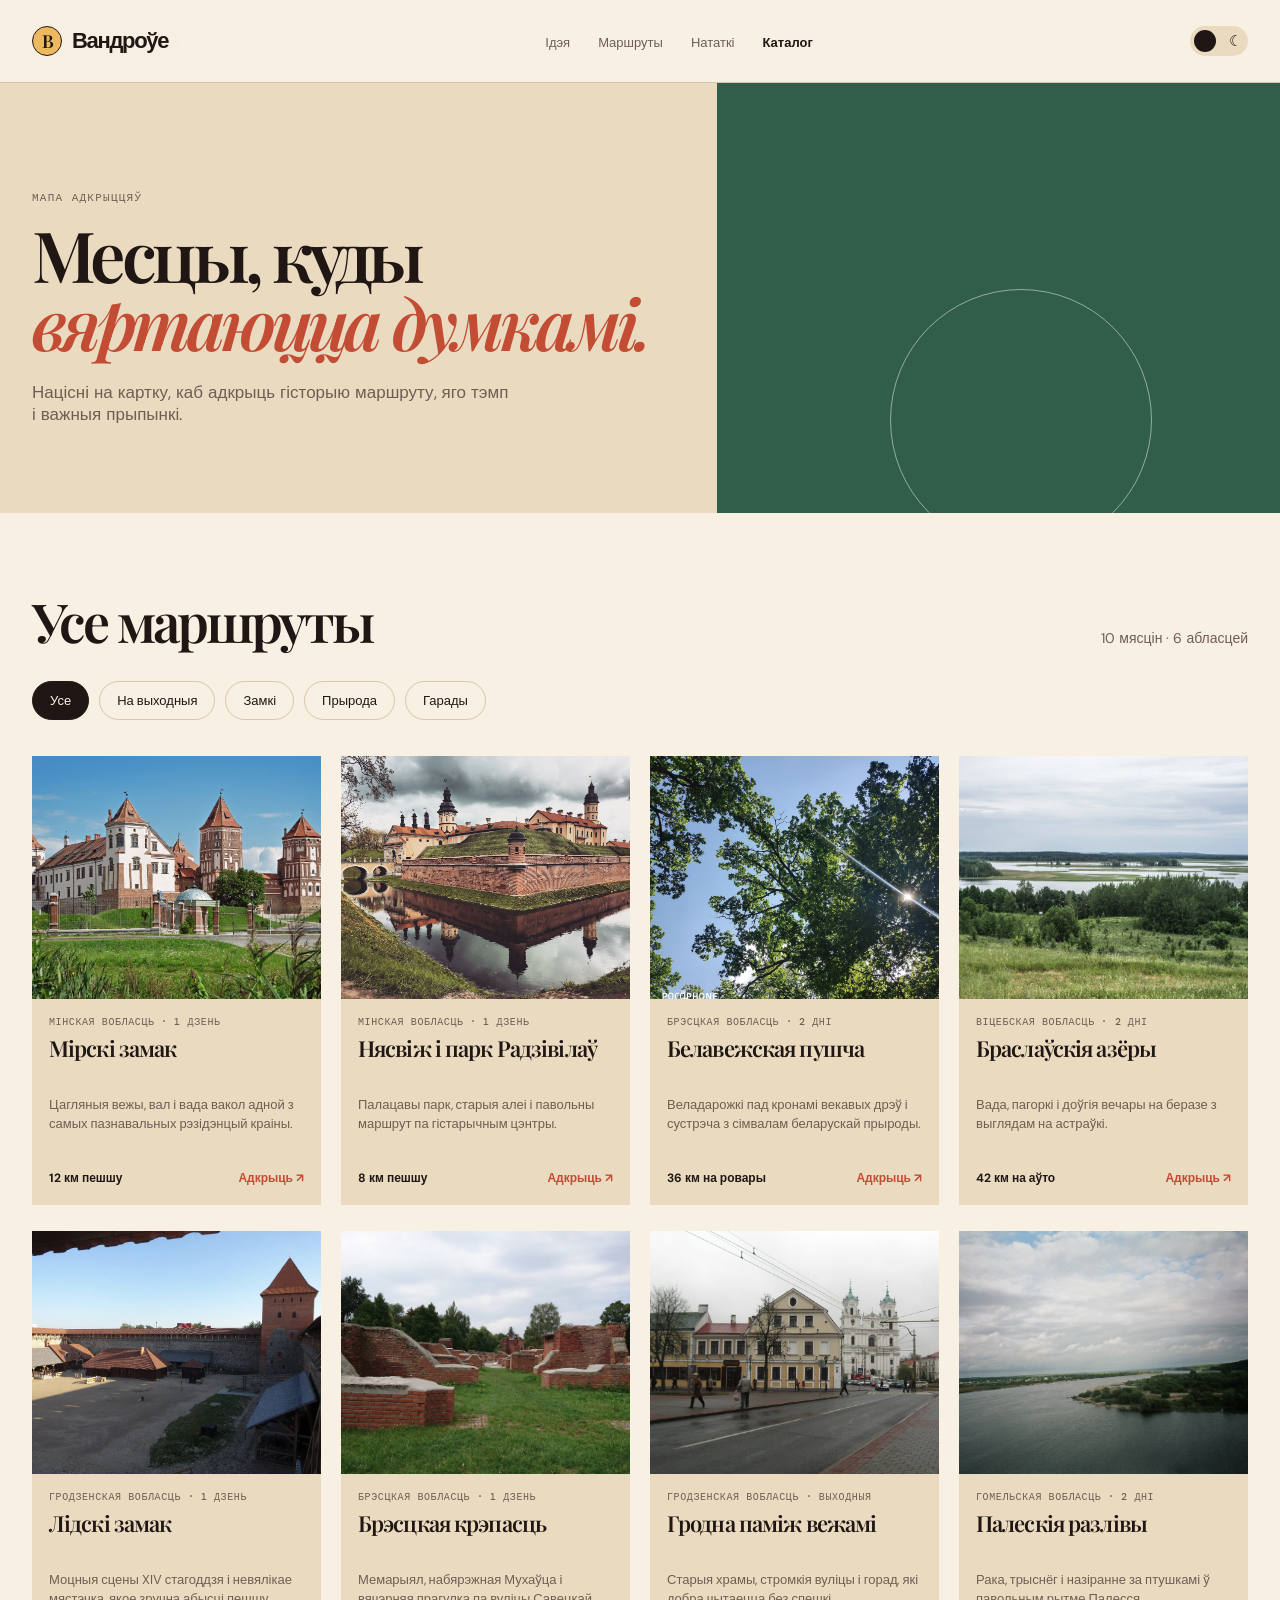
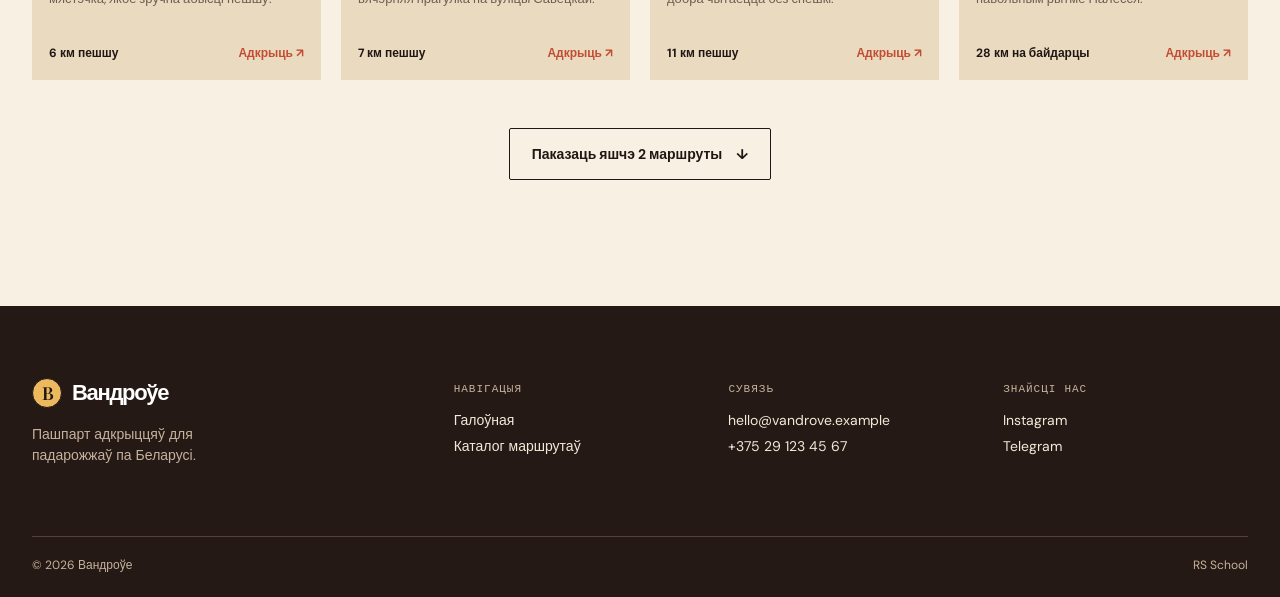
==== commit 3449b61b: "feat:add photos to every route card" ====
--- a/catalog.html
+++ b/catalog.html
@@ -107,7 +107,7 @@
             </article>
 
             <article class="catalog-card" data-categories="weekend nature">
-              <img class="catalog-card__image" src="assets/landmarks/braslav.svg" alt="Ілюстрацыя Браслаўскіх азёр">
+              <img class="catalog-card__image" src="assets/images/braslav-lakes.jpg" alt="Від на Браслаўскія азёры з гары Маяк">
               <div class="catalog-card__content">
                 <p class="card-kicker">Віцебская вобласць · 2 дні</p>
                 <h3>Браслаўскія азёры</h3>
@@ -118,7 +118,7 @@
             </article>
 
             <article class="catalog-card" data-categories="weekend castles">
-              <img class="catalog-card__image" src="assets/landmarks/lida.svg" alt="Ілюстрацыя Лідскага замка" loading="lazy">
+              <img class="catalog-card__image" src="assets/images/lida-castle.jpg" alt="Лідскі замак у сонечны дзень" loading="lazy">
               <div class="catalog-card__content">
                 <p class="card-kicker">Гродзенская вобласць · 1 дзень</p>
                 <h3>Лідскі замак</h3>
@@ -140,7 +140,7 @@
             </article>
 
             <article class="catalog-card" data-categories="weekend cities">
-              <img class="catalog-card__image" src="assets/landmarks/grodno.svg" alt="Ілюстрацыя гістарычнага цэнтра Гродна" loading="lazy">
+              <img class="catalog-card__image" src="assets/images/grodno-central-square.jpg" alt="Вуліца ў гістарычным цэнтры Гродна" loading="lazy">
               <div class="catalog-card__content">
                 <p class="card-kicker">Гродзенская вобласць · выходныя</p>
                 <h3>Гродна паміж вежамі</h3>
@@ -151,7 +151,7 @@
             </article>
 
             <article class="catalog-card" data-categories="weekend nature">
-              <img class="catalog-card__image" src="assets/landmarks/pripyat.svg" alt="Ілюстрацыя Палесся" loading="lazy">
+              <img class="catalog-card__image" src="assets/images/pripyat-river.jpg" alt="Рака Прыпяць каля Мазыра" loading="lazy">
               <div class="catalog-card__content">
                 <p class="card-kicker">Гомельская вобласць · 2 дні</p>
                 <h3>Палескія разлівы</h3>
@@ -162,7 +162,7 @@
             </article>
 
             <article class="catalog-card extra-card" data-categories="weekend castles">
-              <img class="catalog-card__image" src="assets/landmarks/zhilichi.svg" alt="Ілюстрацыя палаца ў Жылічах" loading="lazy">
+              <img class="catalog-card__image" src="assets/images/zhilichi-palace.jpg" alt="Двор Жыліцкага палаца" loading="lazy">
               <div class="catalog-card__content">
                 <p class="card-kicker">Магілёўская вобласць · 1 дзень</p>
                 <h3>Палац у Жылічах</h3>
@@ -173,7 +173,7 @@
             </article>
 
             <article class="catalog-card extra-card" data-categories="weekend cities">
-              <img class="catalog-card__image" src="assets/landmarks/vitebsk.svg" alt="Ілюстрацыя Віцебска" loading="lazy">
+              <img class="catalog-card__image" src="assets/images/vitebsk-city.jpg" alt="Цэнтр Віцебска" loading="lazy">
               <div class="catalog-card__content">
                 <p class="card-kicker">Віцебская вобласць · выходныя</p>
                 <h3>Віцебск над Дзвіной</h3>
--- a/css/styles.css
+++ b/css/styles.css
@@ -90,7 +90,7 @@
 }
 
 .container {
-  width: min(1180px, 100% - 64px);
+  width: min(1440px, 100% - 64px);
   margin-inline: auto;
 }
 
@@ -461,6 +461,12 @@
     display: grid;
     grid-template-columns: 42% 58%;
   }
+  .extra-card:not(.visible) {
+    display: none;
+  }
+  .extra-card.visible {
+    display: grid;
+  }
   .catalog-card__image {
     min-height: 196px;
     height: 100%;
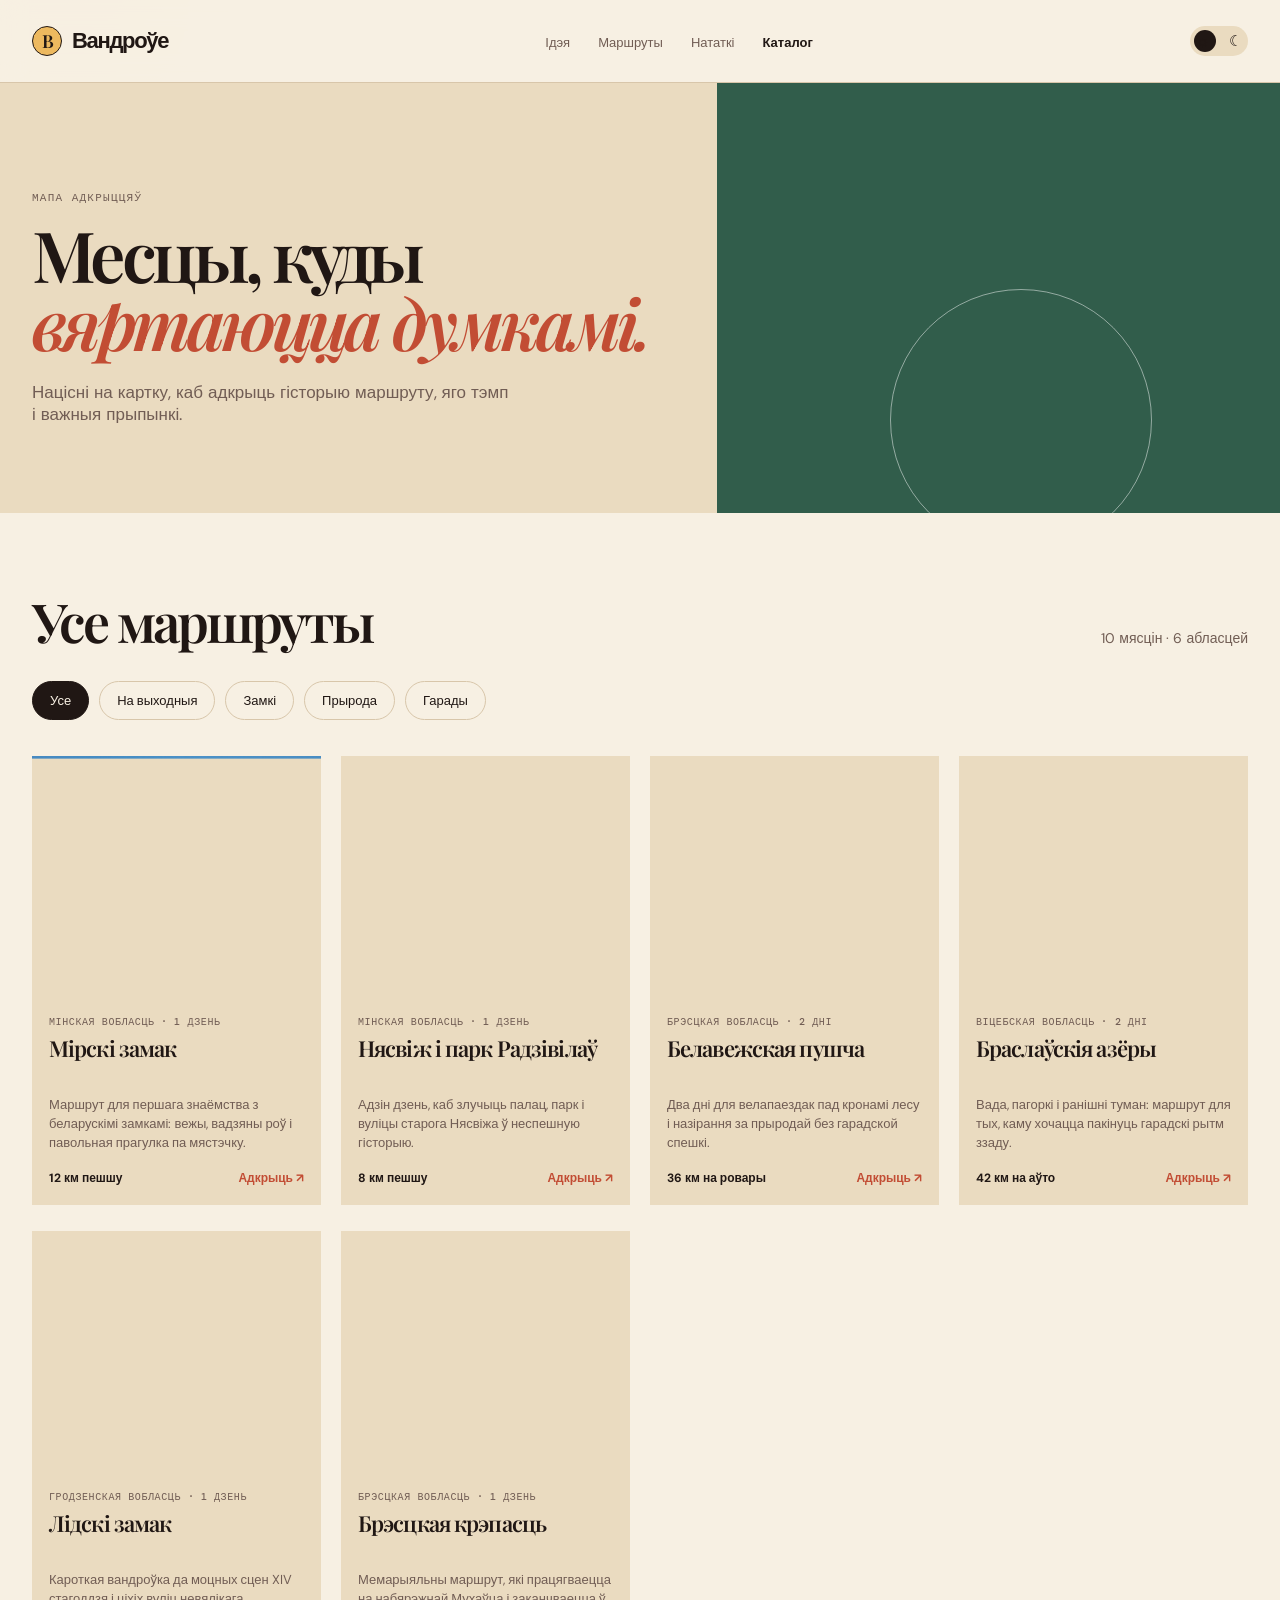
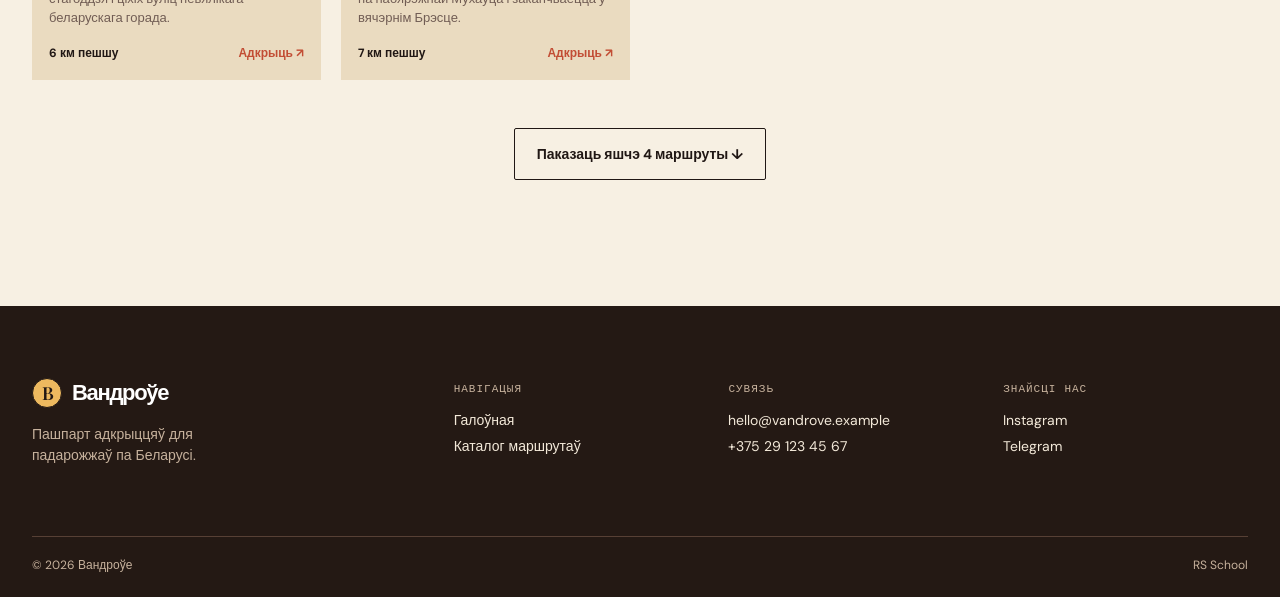
==== commit 16a79849: "feat: render and filter catalog cards from route data" ====
--- a/catalog.html
+++ b/catalog.html
@@ -72,117 +72,7 @@
             <button type="button" aria-pressed="false" data-category="cities">Гарады</button>
           </div>
 
-          <div class="catalog-grid reveal">
-            <article class="catalog-card" data-categories="weekend castles">
-              <img class="catalog-card__image" src="assets/images/mir-castle.jpg" alt="Мірскі замак над сажалкай">
-              <div class="catalog-card__content">
-                <p class="card-kicker">Мінская вобласць · 1 дзень</p>
-                <h3>Мірскі замак</h3>
-                <p class="card-description">Цагляныя вежы, вал і вада вакол адной з самых пазнавальных рэзідэнцый краіны.</p>
-                <div class="card-footer"><span class="card-meta">12 км пешшу</span><span class="card-open-label">Адкрыць ↗</span></div>
-              </div>
-              <button class="catalog-card__trigger" type="button" data-route-id="mir" aria-label="Адкрыць маршрут Мірскі замак"></button>
-            </article>
-
-            <article class="catalog-card" data-categories="weekend castles">
-              <img class="catalog-card__image" src="assets/images/nesvizh-castle.jpg" alt="Нясвіжскі замак і вада перад фасадам">
-              <div class="catalog-card__content">
-                <p class="card-kicker">Мінская вобласць · 1 дзень</p>
-                <h3>Нясвіж і парк Радзівілаў</h3>
-                <p class="card-description">Палацавы парк, старыя алеі і павольны маршрут па гістарычным цэнтры.</p>
-                <div class="card-footer"><span class="card-meta">8 км пешшу</span><span class="card-open-label">Адкрыць ↗</span></div>
-              </div>
-              <button class="catalog-card__trigger" type="button" data-route-id="nesvizh" aria-label="Адкрыць маршрут Нясвіж і парк Радзівілаў"></button>
-            </article>
-
-            <article class="catalog-card" data-categories="weekend nature">
-              <img class="catalog-card__image" src="assets/images/belovezhskaya-pushcha.jpg" alt="Сонечная паляна ў Белавежскай пушчы">
-              <div class="catalog-card__content">
-                <p class="card-kicker">Брэсцкая вобласць · 2 дні</p>
-                <h3>Белавежская пушча</h3>
-                <p class="card-description">Веладарожкі пад кронамі векавых дрэў і сустрэча з сімвалам беларускай прыроды.</p>
-                <div class="card-footer"><span class="card-meta">36 км на ровары</span><span class="card-open-label">Адкрыць ↗</span></div>
-              </div>
-              <button class="catalog-card__trigger" type="button" data-route-id="puscha" aria-label="Адкрыць маршрут Белавежская пушча"></button>
-            </article>
-
-            <article class="catalog-card" data-categories="weekend nature">
-              <img class="catalog-card__image" src="assets/images/braslav-lakes.jpg" alt="Від на Браслаўскія азёры з гары Маяк">
-              <div class="catalog-card__content">
-                <p class="card-kicker">Віцебская вобласць · 2 дні</p>
-                <h3>Браслаўскія азёры</h3>
-                <p class="card-description">Вада, пагоркі і доўгія вечары на беразе з выглядам на астраўкі.</p>
-                <div class="card-footer"><span class="card-meta">42 км на аўто</span><span class="card-open-label">Адкрыць ↗</span></div>
-              </div>
-              <button class="catalog-card__trigger" type="button" data-route-id="braslav" aria-label="Адкрыць маршрут Браслаўскія азёры"></button>
-            </article>
-
-            <article class="catalog-card" data-categories="weekend castles">
-              <img class="catalog-card__image" src="assets/images/lida-castle.jpg" alt="Лідскі замак у сонечны дзень" loading="lazy">
-              <div class="catalog-card__content">
-                <p class="card-kicker">Гродзенская вобласць · 1 дзень</p>
-                <h3>Лідскі замак</h3>
-                <p class="card-description">Моцныя сцены XIV стагоддзя і невялікае мястэчка, якое зручна абысці пешшу.</p>
-                <div class="card-footer"><span class="card-meta">6 км пешшу</span><span class="card-open-label">Адкрыць ↗</span></div>
-              </div>
-              <button class="catalog-card__trigger" type="button" data-route-id="lida" aria-label="Адкрыць маршрут Лідскі замак"></button>
-            </article>
-
-            <article class="catalog-card" data-categories="weekend cities">
-              <img class="catalog-card__image" src="assets/images/brest-fortress.jpg" alt="Цытадэль Брэсцкай крэпасці" loading="lazy">
-              <div class="catalog-card__content">
-                <p class="card-kicker">Брэсцкая вобласць · 1 дзень</p>
-                <h3>Брэсцкая крэпасць</h3>
-                <p class="card-description">Мемарыял, набярэжная Мухаўца і вячэрняя прагулка па вуліцы Савецкай.</p>
-                <div class="card-footer"><span class="card-meta">7 км пешшу</span><span class="card-open-label">Адкрыць ↗</span></div>
-              </div>
-              <button class="catalog-card__trigger" type="button" data-route-id="brest" aria-label="Адкрыць маршрут Брэсцкая крэпасць"></button>
-            </article>
-
-            <article class="catalog-card" data-categories="weekend cities">
-              <img class="catalog-card__image" src="assets/images/grodno-central-square.jpg" alt="Вуліца ў гістарычным цэнтры Гродна" loading="lazy">
-              <div class="catalog-card__content">
-                <p class="card-kicker">Гродзенская вобласць · выходныя</p>
-                <h3>Гродна паміж вежамі</h3>
-                <p class="card-description">Старыя храмы, стромкія вуліцы і горад, які добра чытаецца без спешкі.</p>
-                <div class="card-footer"><span class="card-meta">11 км пешшу</span><span class="card-open-label">Адкрыць ↗</span></div>
-              </div>
-              <button class="catalog-card__trigger" type="button" data-route-id="grodno" aria-label="Адкрыць маршрут Гродна паміж вежамі"></button>
-            </article>
-
-            <article class="catalog-card" data-categories="weekend nature">
-              <img class="catalog-card__image" src="assets/images/pripyat-river.jpg" alt="Рака Прыпяць каля Мазыра" loading="lazy">
-              <div class="catalog-card__content">
-                <p class="card-kicker">Гомельская вобласць · 2 дні</p>
-                <h3>Палескія разлівы</h3>
-                <p class="card-description">Рака, трыснёг і назіранне за птушкамі ў павольным рытме Палесся.</p>
-                <div class="card-footer"><span class="card-meta">28 км на байдарцы</span><span class="card-open-label">Адкрыць ↗</span></div>
-              </div>
-              <button class="catalog-card__trigger" type="button" data-route-id="pripyat" aria-label="Адкрыць маршрут Палескія разлівы"></button>
-            </article>
-
-            <article class="catalog-card extra-card" data-categories="weekend castles">
-              <img class="catalog-card__image" src="assets/images/zhilichi-palace.jpg" alt="Двор Жыліцкага палаца" loading="lazy">
-              <div class="catalog-card__content">
-                <p class="card-kicker">Магілёўская вобласць · 1 дзень</p>
-                <h3>Палац у Жылічах</h3>
-                <p class="card-description">Класічныя фасады і адноўленыя інтэр’еры сярод старога парку.</p>
-                <div class="card-footer"><span class="card-meta">9 км пешшу</span><span class="card-open-label">Адкрыць ↗</span></div>
-              </div>
-              <button class="catalog-card__trigger" type="button" data-route-id="zhilichi" aria-label="Адкрыць маршрут Палац у Жылічах"></button>
-            </article>
-
-            <article class="catalog-card extra-card" data-categories="weekend cities">
-              <img class="catalog-card__image" src="assets/images/vitebsk-city.jpg" alt="Цэнтр Віцебска" loading="lazy">
-              <div class="catalog-card__content">
-                <p class="card-kicker">Віцебская вобласць · выходныя</p>
-                <h3>Віцебск над Дзвіной</h3>
-                <p class="card-description">Мастацкія майстэрні, старыя дваракі і рака, якая збірае горад разам.</p>
-                <div class="card-footer"><span class="card-meta">10 км пешшу</span><span class="card-open-label">Адкрыць ↗</span></div>
-              </div>
-              <button class="catalog-card__trigger" type="button" data-route-id="vitebsk" aria-label="Адкрыць маршрут Віцебск над Дзвіной"></button>
-            </article>
-          </div>
+          <div class="catalog-grid reveal" aria-live="polite"></div>
 
           <div class="load-more-wrap">
             <button class="button button-outline load-more" type="button">Паказаць яшчэ 2 маршруты <span aria-hidden="true">↓</span></button>
@@ -205,7 +95,17 @@
             <div><dt>Сезон</dt><dd data-modal-season></dd></div>
           </dl>
           <ul class="route-modal__highlights" data-modal-highlights></ul>
-          <a class="route-modal__map-link" data-modal-map href="https://www.openstreetmap.org/" target="_blank" rel="noreferrer">Адкрыць на мапе ↗</a>
+          <section class="route-modal__places" aria-labelledby="route-modal-places-title">
+            <h3 id="route-modal-places-title">Добрыя прыпынкі</h3>
+            <ul data-modal-places></ul>
+          </section>
+          <div class="route-modal__map-wrap">
+            <iframe class="route-modal__map" data-modal-map-frame title="Карта маршруту" src="about:blank" loading="lazy"></iframe>
+          </div>
+          <div class="route-modal__map-actions">
+            <a class="route-modal__map-link" data-modal-map href="https://www.google.com/maps/" target="_blank" rel="noreferrer">Адкрыць мапу ↗</a>
+            <a class="route-modal__route-link" data-modal-route href="https://www.google.com/maps/dir/?api=1" target="_blank" rel="noreferrer">Пабудаваць маршрут ↗</a>
+          </div>
         </div>
       </div>
     </dialog>
--- a/css/styles.css
+++ b/css/styles.css
@@ -444,29 +444,11 @@
   outline-offset: -3px;
 }
 
-.extra-card {
-  display: none;
-}
-
-.extra-card.visible {
-  display: block;
-}
-
-.catalog-card.is-filtered-out {
-  display: none;
-}
-
 @media (max-width: 500px) {
   .catalog-card {
     display: grid;
     grid-template-columns: 42% 58%;
   }
-  .extra-card:not(.visible) {
-    display: none;
-  }
-  .extra-card.visible {
-    display: grid;
-  }
   .catalog-card__image {
     min-height: 196px;
     height: 100%;
@@ -490,13 +472,14 @@
   }
 }
 .route-modal {
-  width: min(860px, 100% - 32px);
-  max-height: min(760px, 100dvh - 48px);
+  width: min(1020px, 100% - 32px);
+  max-height: min(900px, 100dvh - 32px);
   padding: 0;
   border: 0;
   background: var(--paper);
   box-shadow: 0 30px 80px rgba(0, 0, 0, 0.42);
   color: var(--ink);
+  overflow-y: auto;
 }
 .route-modal::backdrop {
   background: rgba(18, 13, 10, 0.7);
@@ -598,13 +581,96 @@
   content: "✦";
 }
 
+.route-modal__places {
+  margin-bottom: 24px;
+}
+.route-modal__places h3 {
+  margin: 0 0 11px;
+  font: 500 10px/1.2 "DM Mono", monospace;
+  letter-spacing: 0.8px;
+  text-transform: uppercase;
+}
+.route-modal__places ul {
+  display: flex;
+  flex-wrap: wrap;
+  gap: 8px;
+}
+.route-modal__places a {
+  display: inline-flex;
+  align-items: center;
+  gap: 6px;
+  padding: 7px 9px;
+  border: 1px solid var(--line);
+  border-radius: 99px;
+  color: var(--ink);
+  font-size: 12px;
+  line-height: 1.2;
+  transition: border-color 0.2s ease, background-color 0.2s ease;
+}
+.route-modal__places a:hover {
+  border-color: var(--accent);
+  background: var(--surface);
+}
+.route-modal__places a span {
+  color: var(--muted);
+  font-size: 10px;
+}
+
+.route-modal__map-wrap {
+  overflow: hidden;
+  border: 1px solid var(--line);
+  border-radius: 3px;
+}
+
+.route-modal__map {
+  display: block;
+  width: 100%;
+  height: 172px;
+  border: 0;
+}
+
+.route-modal__map-actions {
+  display: flex;
+  flex-wrap: wrap;
+  gap: 16px;
+  margin-top: 17px;
+}
+
 .route-modal__map-link {
-  margin-top: auto;
   color: var(--accent);
   font-size: 14px;
   font-weight: 700;
 }
 
+.route-modal__route-link {
+  color: var(--ink);
+  font-size: 14px;
+  font-weight: 700;
+}
+
+@media (min-width: 769px) and (max-height: 800px) {
+  .route-modal__content {
+    padding: 30px 42px 28px;
+  }
+  .route-modal__content h2 {
+    margin-bottom: 12px;
+  }
+  .route-modal__intro {
+    margin-bottom: 16px;
+  }
+  .route-modal__highlights {
+    margin: 16px 0;
+  }
+  .route-modal__places {
+    margin-bottom: 16px;
+  }
+  .route-modal__map {
+    height: 130px;
+  }
+  .route-modal__map-actions {
+    margin-top: 12px;
+  }
+}
 @media (max-width: 768px) {
   .route-modal__grid {
     grid-template-columns: 1fr;
@@ -825,7 +891,29 @@
     font-size: 10px;
   }
   .hero-visual {
-    height: 248px;
+    position: relative;
+    inset: auto;
+    width: 100%;
+    height: auto;
+    aspect-ratio: 16/10;
+  }
+  .hero-visual::after {
+    background: linear-gradient(90deg, var(--paper) 0%, transparent 22%), linear-gradient(0deg, rgba(25, 55, 46, 0.55), transparent 65%);
+  }
+  .hero {
+    min-height: 0;
+  }
+  .hero-content {
+    padding-bottom: 38px;
+  }
+  .hero-stats {
+    position: static;
+    margin-top: 48px;
+  }
+  .hero-visual__image {
+    object-fit: contain;
+    animation: none;
+    transform: none;
   }
   .hero-visual__caption {
     right: 7%;
@@ -1241,6 +1329,10 @@
   text-align: center;
 }
 
+.load-more[hidden] {
+  display: none;
+}
+
 @media (max-width: 900px) {
   .catalog-grid {
     grid-template-columns: repeat(3, 1fr);
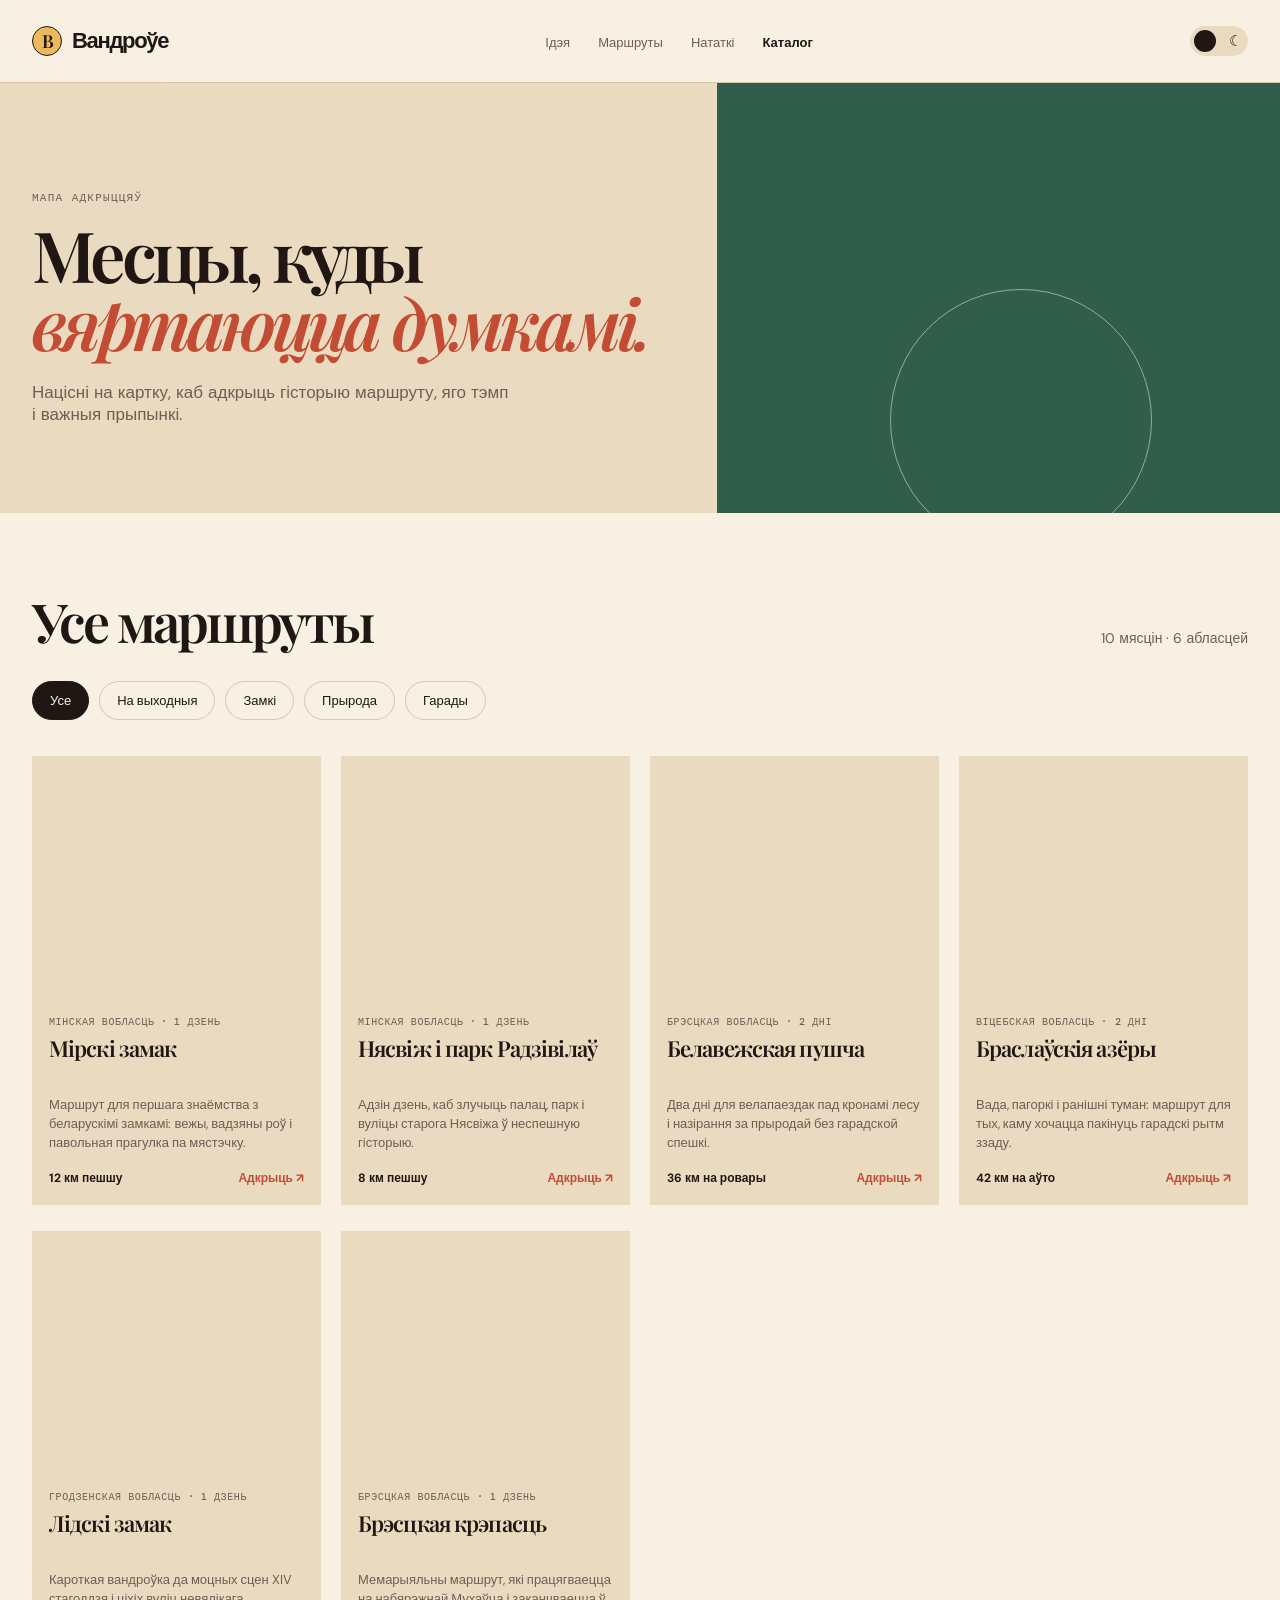
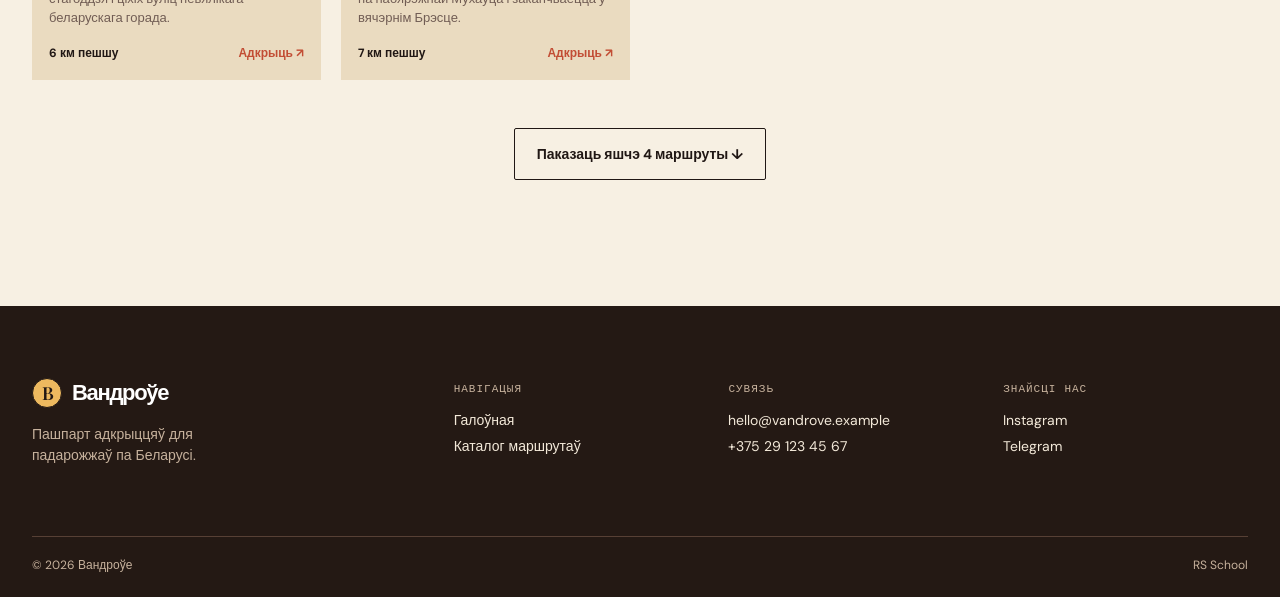
==== commit 284ae896: "feat: add configurable route details modal" ====
--- a/catalog.html
+++ b/catalog.html
@@ -84,24 +84,37 @@
     <dialog class="route-modal" aria-labelledby="route-modal-title">
       <button class="route-modal__close" type="button" data-modal-close aria-label="Закрыць маршрут">×</button>
       <div class="route-modal__grid">
-        <img class="route-modal__image" data-modal-image src="assets/images/mir-castle.jpg" alt="">
+        <div class="route-modal__media">
+          <img class="route-modal__image" data-modal-image src="assets/images/mir-castle.jpg" alt="">
+          <div class="route-modal__map-wrap">
+            <iframe class="route-modal__map" data-modal-map-frame title="Карта маршруту" src="about:blank" loading="lazy"></iframe>
+          </div>
+        </div>
         <div class="route-modal__content">
           <p class="eyebrow" data-modal-kicker>Маршрут</p>
           <h2 id="route-modal-title" data-modal-title>Маршрут</h2>
           <p class="route-modal__intro" data-modal-intro></p>
           <dl class="route-modal__facts">
-            <div><dt>Тэмп</dt><dd data-modal-duration></dd></div>
+            <div><dt>Час</dt><dd data-modal-duration></dd></div>
             <div><dt>Адлегласць</dt><dd data-modal-distance></dd></div>
             <div><dt>Сезон</dt><dd data-modal-season></dd></div>
           </dl>
+          <div class="route-modal__options">
+            <fieldset>
+              <legend>Тэмп падарожжа</legend>
+              <div class="route-modal__choices" data-modal-pace></div>
+            </fieldset>
+            <fieldset>
+              <legend>Галоўны прыпынак</legend>
+              <div class="route-modal__choices" data-modal-stops></div>
+            </fieldset>
+          </div>
+          <p class="route-modal__selection" data-modal-selection aria-live="polite"></p>
           <ul class="route-modal__highlights" data-modal-highlights></ul>
           <section class="route-modal__places" aria-labelledby="route-modal-places-title">
             <h3 id="route-modal-places-title">Добрыя прыпынкі</h3>
             <ul data-modal-places></ul>
           </section>
-          <div class="route-modal__map-wrap">
-            <iframe class="route-modal__map" data-modal-map-frame title="Карта маршруту" src="about:blank" loading="lazy"></iframe>
-          </div>
           <div class="route-modal__map-actions">
             <a class="route-modal__map-link" data-modal-map href="https://www.google.com/maps/" target="_blank" rel="noreferrer">Адкрыць мапу ↗</a>
             <a class="route-modal__route-link" data-modal-route href="https://www.google.com/maps/dir/?api=1" target="_blank" rel="noreferrer">Пабудаваць маршрут ↗</a>
--- a/css/styles.css
+++ b/css/styles.css
@@ -308,6 +308,11 @@
   display: none;
 }
 
+body.menu-is-open,
+body.modal-is-open {
+  overflow: hidden;
+}
+
 @media (max-width: 768px) {
   .header-content {
     min-height: 72px;
@@ -320,14 +325,26 @@
   }
   .mobile-nav {
     display: block;
-    max-height: 0;
-    overflow: hidden;
+    position: absolute;
+    top: 100%;
+    right: 0;
+    left: 0;
+    height: calc(100dvh - 72px);
+    overflow-y: auto;
     background: var(--paper);
-    transition: max-height 0.3s ease;
+    box-shadow: var(--shadow);
+    opacity: 0;
+    pointer-events: none;
+    transform: translateY(-14px);
+    visibility: hidden;
+    transition: opacity 0.3s ease, transform 0.3s ease, visibility 0.3s ease;
   }
   .menu-is-open .mobile-nav {
-    max-height: 290px;
     border-top: 1px solid var(--line);
+    opacity: 1;
+    pointer-events: auto;
+    transform: translateY(0);
+    visibility: visible;
   }
   .mobile-nav ul {
     width: min(100% - 48px, 1180px);
@@ -489,20 +506,26 @@
 .route-modal__grid {
   display: grid;
   grid-template-columns: 0.9fr 1.1fr;
-  min-height: 500px;
+  min-height: 540px;
+}
+
+.route-modal__media {
+  display: grid;
+  grid-template-rows: minmax(0, 1fr) 170px;
+  min-height: 0;
 }
 
 .route-modal__image {
   width: 100%;
   height: 100%;
-  min-height: 330px;
+  min-height: 0;
   object-fit: cover;
 }
 
 .route-modal__content {
   display: flex;
   flex-direction: column;
-  padding: 54px 50px 46px;
+  padding: 32px 42px 30px;
 }
 
 .route-modal__close {
@@ -528,13 +551,13 @@
 }
 
 .route-modal__content h2 {
-  margin: 0 0 20px;
+  margin: 0 0 12px;
   font: 600 clamp(38px, 4vw, 54px)/0.98 "Playfair Display", Georgia, serif;
   letter-spacing: -0.06em;
 }
 
 .route-modal__intro {
-  margin-bottom: 26px;
+  margin-bottom: 14px;
   color: var(--muted);
   font-size: 15px;
   line-height: 1.6;
@@ -544,7 +567,7 @@
   display: grid;
   grid-template-columns: repeat(3, 1fr);
   gap: 12px;
-  padding: 17px 0;
+  padding: 12px 0;
   border-block: 1px solid var(--line);
 }
 .route-modal__facts div {
@@ -562,10 +585,59 @@
   font-weight: 700;
 }
 
+.route-modal__options {
+  display: grid;
+  gap: 12px;
+  margin-top: 15px;
+}
+.route-modal__options fieldset {
+  min-width: 0;
+  margin: 0;
+  padding: 0;
+  border: 0;
+}
+.route-modal__options legend {
+  margin-bottom: 8px;
+  color: var(--muted);
+  font: 500 10px/1.2 "DM Mono", monospace;
+  letter-spacing: 0.5px;
+  text-transform: uppercase;
+}
+
+.route-modal__choices {
+  display: flex;
+  flex-wrap: wrap;
+  gap: 7px;
+}
+
+.route-modal__choice {
+  padding: 7px 10px;
+  border: 1px solid var(--line);
+  border-radius: 99px;
+  background: transparent;
+  color: var(--ink);
+  font-size: 12px;
+  transition: background 0.2s ease, color 0.2s ease;
+}
+.route-modal__choice:hover, .route-modal__choice[aria-pressed=true] {
+  border-color: var(--ink);
+  background: var(--ink);
+  color: var(--paper);
+}
+
+.route-modal__selection {
+  margin-top: 13px;
+  padding: 9px 12px;
+  background: var(--surface);
+  color: var(--ink);
+  font-size: 12px;
+  line-height: 1.4;
+}
+
 .route-modal__highlights {
   display: grid;
   gap: 9px;
-  margin: 25px 0 30px;
+  margin: 15px 0 17px;
 }
 .route-modal__highlights li {
   position: relative;
@@ -582,7 +654,7 @@
 }
 
 .route-modal__places {
-  margin-bottom: 24px;
+  margin-bottom: 13px;
 }
 .route-modal__places h3 {
   margin: 0 0 11px;
@@ -618,14 +690,13 @@
 
 .route-modal__map-wrap {
   overflow: hidden;
-  border: 1px solid var(--line);
-  border-radius: 3px;
+  border-top: 1px solid var(--line);
 }
 
 .route-modal__map {
   display: block;
   width: 100%;
-  height: 172px;
+  height: 100%;
   border: 0;
 }
 
@@ -633,7 +704,7 @@
   display: flex;
   flex-wrap: wrap;
   gap: 16px;
-  margin-top: 17px;
+  margin-top: 10px;
 }
 
 .route-modal__map-link {
@@ -650,7 +721,7 @@
 
 @media (min-width: 769px) and (max-height: 800px) {
   .route-modal__content {
-    padding: 30px 42px 28px;
+    padding: 22px 34px;
   }
   .route-modal__content h2 {
     margin-bottom: 12px;
@@ -659,25 +730,28 @@
     margin-bottom: 16px;
   }
   .route-modal__highlights {
-    margin: 16px 0;
+    margin: 9px 0;
   }
   .route-modal__places {
-    margin-bottom: 16px;
-  }
-  .route-modal__map {
-    height: 130px;
+    margin-bottom: 9px;
+  }
+  .route-modal__options {
+    gap: 8px;
+    margin-top: 10px;
   }
   .route-modal__map-actions {
-    margin-top: 12px;
+    margin-top: 8px;
   }
 }
 @media (max-width: 768px) {
   .route-modal__grid {
     grid-template-columns: 1fr;
   }
+  .route-modal__media {
+    grid-template-rows: 220px 140px;
+  }
   .route-modal__image {
-    max-height: 280px;
-    min-height: 230px;
+    max-height: 220px;
   }
 }
 @media (max-width: 500px) {
@@ -686,8 +760,10 @@
     max-height: calc(100dvh - 20px);
   }
   .route-modal__image {
-    min-height: 200px;
-    max-height: 200px;
+    max-height: 190px;
+  }
+  .route-modal__media {
+    grid-template-rows: 190px 130px;
   }
   .route-modal__content {
     padding: 30px 24px 28px;
@@ -982,14 +1058,18 @@
   color: var(--paper);
 }
 
+.journey-viewport {
+  overflow: hidden;
+}
+
 .journey-track {
-  display: grid;
-  grid-template-columns: repeat(3, 1fr);
-  gap: 20px;
+  display: flex;
+  transition: transform 0.55s cubic-bezier(0.22, 1, 0.36, 1);
 }
 
 .journey-card {
   position: relative;
+  flex: 0 0 100%;
   min-height: 456px;
   overflow: hidden;
   background-position: center;
@@ -1164,10 +1244,6 @@
     max-width: 550px;
     padding-top: 0;
   }
-  .journey-track {
-    grid-template-columns: repeat(3, 70%);
-    overflow: hidden;
-  }
   .journey-card {
     min-height: 400px;
   }
@@ -1197,10 +1273,6 @@
   .slider-controls button {
     width: 38px;
     height: 38px;
-  }
-  .journey-track {
-    grid-template-columns: repeat(3, 90%);
-    gap: 14px;
   }
   .journey-card {
     min-height: 370px;
@@ -1242,6 +1314,11 @@
   }
   .journal-photo {
     min-height: 280px;
+  }
+}
+@media (prefers-reduced-motion: reduce) {
+  .journey-track {
+    transition: none;
   }
 }
 .catalog-hero {
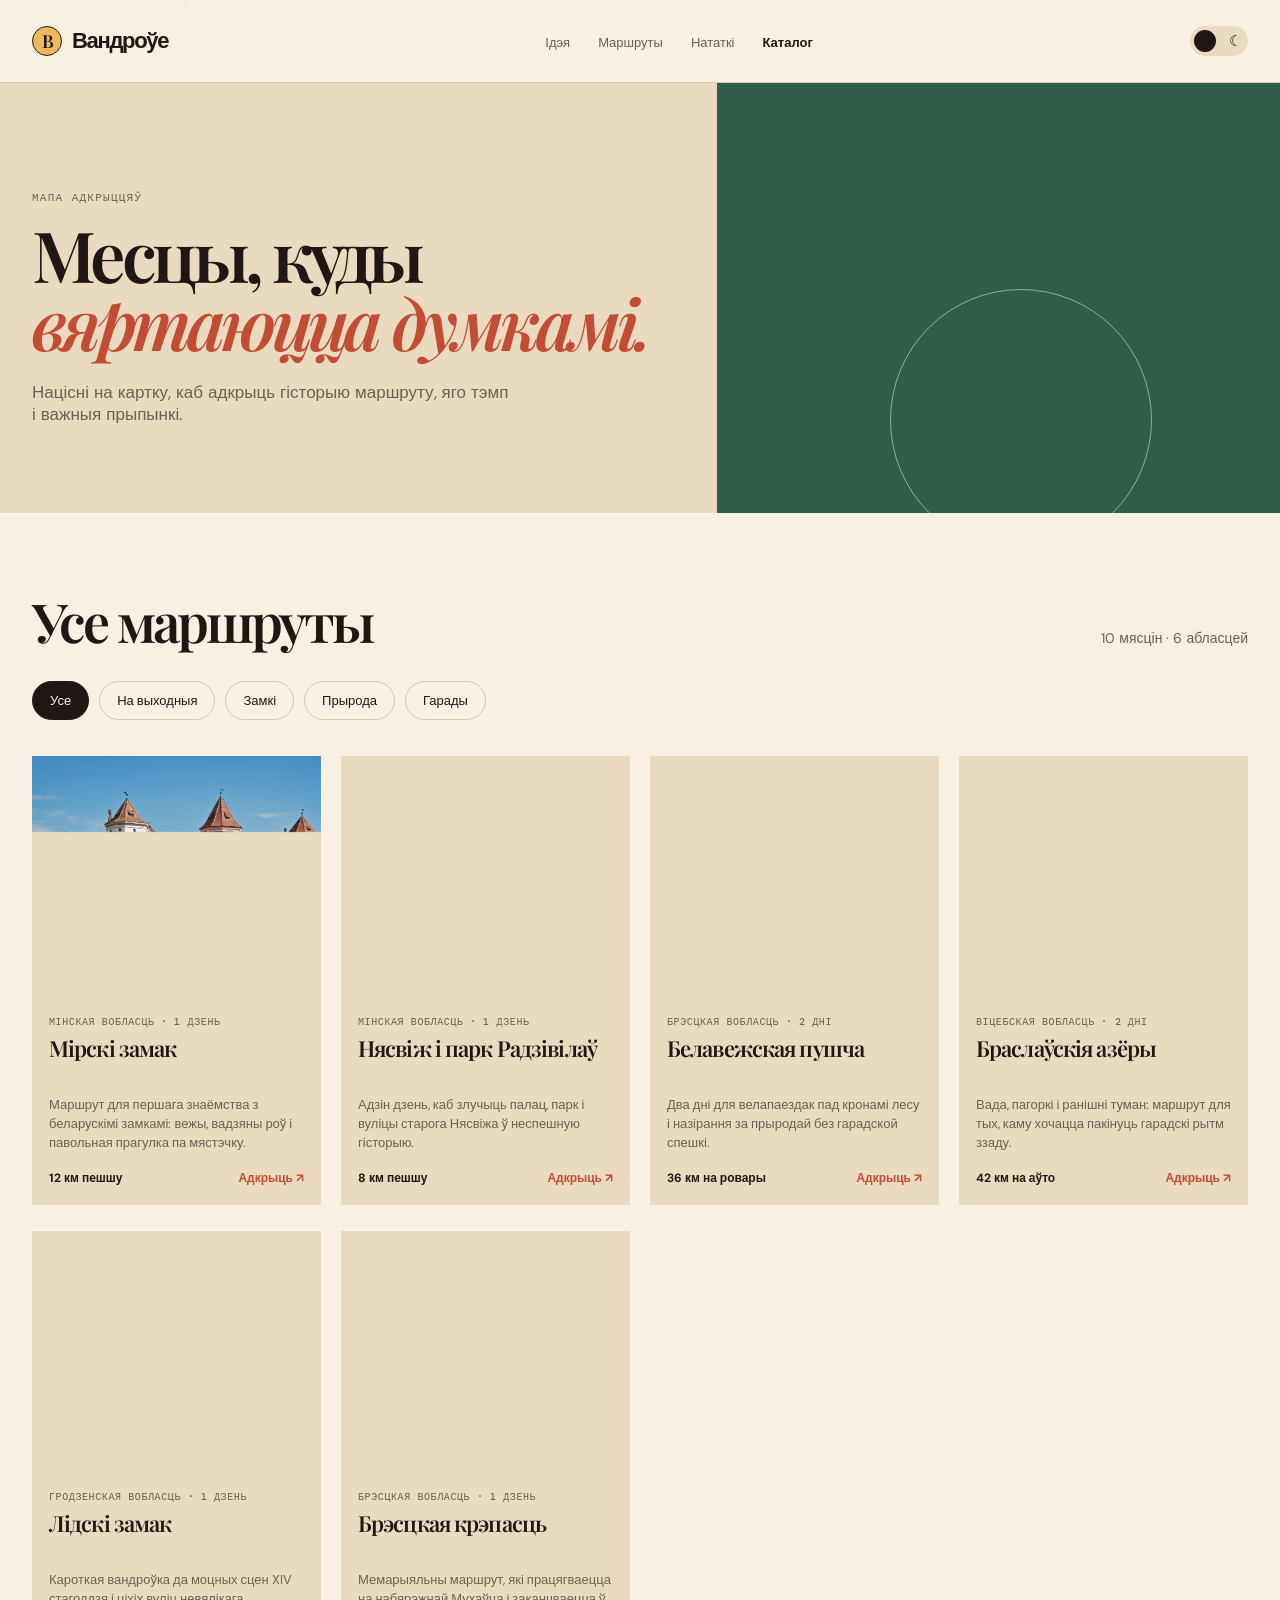
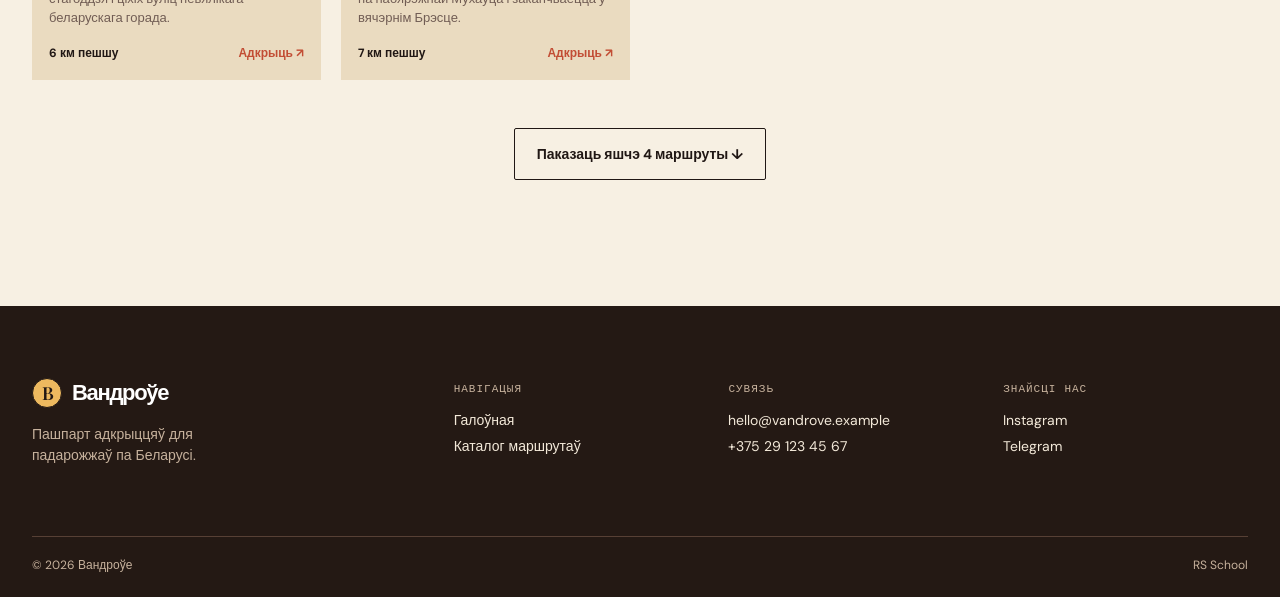
==== commit 10e2f0b3: "fix: show route photos and uncropped mobile hero" ====
--- a/catalog.html
+++ b/catalog.html
@@ -9,7 +9,7 @@
     <link rel="preconnect" href="https://fonts.googleapis.com">
     <link rel="preconnect" href="https://fonts.gstatic.com" crossorigin>
     <link href="https://fonts.googleapis.com/css2?family=DM+Mono:wght@400;500&family=DM+Sans:opsz,wght@9..40,400;9..40,500;9..40,700&family=Playfair+Display:ital,wght@0,500;0,600;1,500;1,600&display=swap" rel="stylesheet">
-    <link rel="stylesheet" href="css/styles.css">
+    <link rel="stylesheet" href="css/styles.css?v=part2-images">
     <title>Каталог маршрутаў — Вандроўе</title>
   </head>
   <body>
@@ -150,6 +150,6 @@
         <a href="https://rs.school/" target="_blank" rel="noreferrer">RS School</a>
       </div>
     </footer>
-    <script type="module" src="js/main.js"></script>
+    <script type="module" src="js/main.js?v=part2"></script>
   </body>
 </html>
--- a/css/styles.css
+++ b/css/styles.css
@@ -85,7 +85,8 @@
   transition: background-color 0.3s, color 0.3s;
 }
 
-body.modal-is-open {
+body.modal-is-open,
+body.menu-is-open {
   overflow: hidden;
 }
 
@@ -306,11 +307,6 @@
 
 .mobile-nav {
   display: none;
-}
-
-body.menu-is-open,
-body.modal-is-open {
-  overflow: hidden;
 }
 
 @media (max-width: 768px) {
@@ -745,13 +741,22 @@
 }
 @media (max-width: 768px) {
   .route-modal__grid {
-    grid-template-columns: 1fr;
+    display: flex;
+    flex-direction: column;
   }
   .route-modal__media {
-    grid-template-rows: 220px 140px;
+    display: contents;
   }
   .route-modal__image {
-    max-height: 220px;
+    order: 0;
+    height: 220px;
+  }
+  .route-modal__content {
+    order: 1;
+  }
+  .route-modal__map-wrap {
+    order: 2;
+    height: 150px;
   }
 }
 @media (max-width: 500px) {
@@ -760,16 +765,19 @@
     max-height: calc(100dvh - 20px);
   }
   .route-modal__image {
-    max-height: 190px;
-  }
-  .route-modal__media {
-    grid-template-rows: 190px 130px;
+    height: 190px;
   }
   .route-modal__content {
     padding: 30px 24px 28px;
   }
   .route-modal__facts {
-    grid-template-columns: 1fr;
+    gap: 8px;
+  }
+  .route-modal__facts dd {
+    font-size: 11px;
+  }
+  .route-modal__map-wrap {
+    height: 130px;
   }
 }
 .hero {
@@ -850,6 +858,7 @@
 }
 
 .hero-visual__image {
+  display: block;
   width: 100%;
   height: 100%;
   object-fit: cover;
@@ -911,29 +920,33 @@
 }
 @media (max-width: 768px) {
   .hero {
-    min-height: 720px;
+    min-height: 0;
   }
   .hero-content {
     padding-top: 78px;
-    padding-bottom: 260px;
+    padding-bottom: 38px;
   }
   .hero-visual {
-    top: auto;
+    position: relative;
+    inset: auto;
     width: 100%;
-    height: 300px;
+    height: auto;
   }
   .hero-visual::after {
-    background: linear-gradient(0deg, rgba(25, 55, 46, 0.58), transparent);
+    background: linear-gradient(0deg, rgba(25, 55, 46, 0.48), transparent 48%);
+  }
+  .hero-visual__image {
+    height: auto;
+    animation: none;
+    transform: none;
   }
   .hero h1 {
     max-width: 620px;
     font-size: 58px;
   }
   .hero-stats {
-    position: absolute;
-    bottom: 36px;
-    z-index: 1;
-    margin-top: 0;
+    position: static;
+    margin-top: 48px;
   }
   .passport-seal {
     top: 14%;
@@ -944,9 +957,6 @@
   }
 }
 @media (max-width: 500px) {
-  .hero {
-    min-height: 700px;
-  }
   .hero-content {
     padding-top: 58px;
   }
@@ -966,30 +976,12 @@
   .hero-stats span {
     font-size: 10px;
   }
-  .hero-visual {
-    position: relative;
-    inset: auto;
-    width: 100%;
-    height: auto;
-    aspect-ratio: 16/10;
-  }
-  .hero-visual::after {
-    background: linear-gradient(90deg, var(--paper) 0%, transparent 22%), linear-gradient(0deg, rgba(25, 55, 46, 0.55), transparent 65%);
-  }
-  .hero {
-    min-height: 0;
-  }
-  .hero-content {
-    padding-bottom: 38px;
-  }
-  .hero-stats {
-    position: static;
-    margin-top: 48px;
-  }
-  .hero-visual__image {
-    object-fit: contain;
-    animation: none;
-    transform: none;
+  .passport-seal {
+    top: 9%;
+    left: 6%;
+    width: 82px;
+    height: 82px;
+    font-size: 12px;
   }
   .hero-visual__caption {
     right: 7%;
@@ -1072,8 +1064,6 @@
   flex: 0 0 100%;
   min-height: 456px;
   overflow: hidden;
-  background-position: center;
-  background-size: cover;
   box-shadow: var(--shadow);
   color: var(--white);
   transition: transform 0.24s ease, box-shadow 0.24s ease, background-color 0.24s ease, color 0.24s ease;
@@ -1088,16 +1078,12 @@
   content: "";
 }
 
-.card-mir {
-  background-image: url("../assets/images/mir-castle.jpg");
-}
-
-.card-puscha {
-  background-image: url("../assets/images/belovezhskaya-pushcha.jpg");
-}
-
-.card-braslav {
-  background-image: url("../assets/landmarks/braslav.svg");
+.journey-card__image {
+  display: block;
+  width: 100%;
+  height: 456px;
+  object-fit: cover;
+  object-position: center;
 }
 
 .card-content {
@@ -1247,6 +1233,9 @@
   .journey-card {
     min-height: 400px;
   }
+  .journey-card__image {
+    height: 400px;
+  }
   .journal-layout {
     gap: 46px;
   }
@@ -1276,6 +1265,9 @@
   }
   .journey-card {
     min-height: 370px;
+  }
+  .journey-card__image {
+    height: 370px;
   }
   .card-content {
     right: 20px;
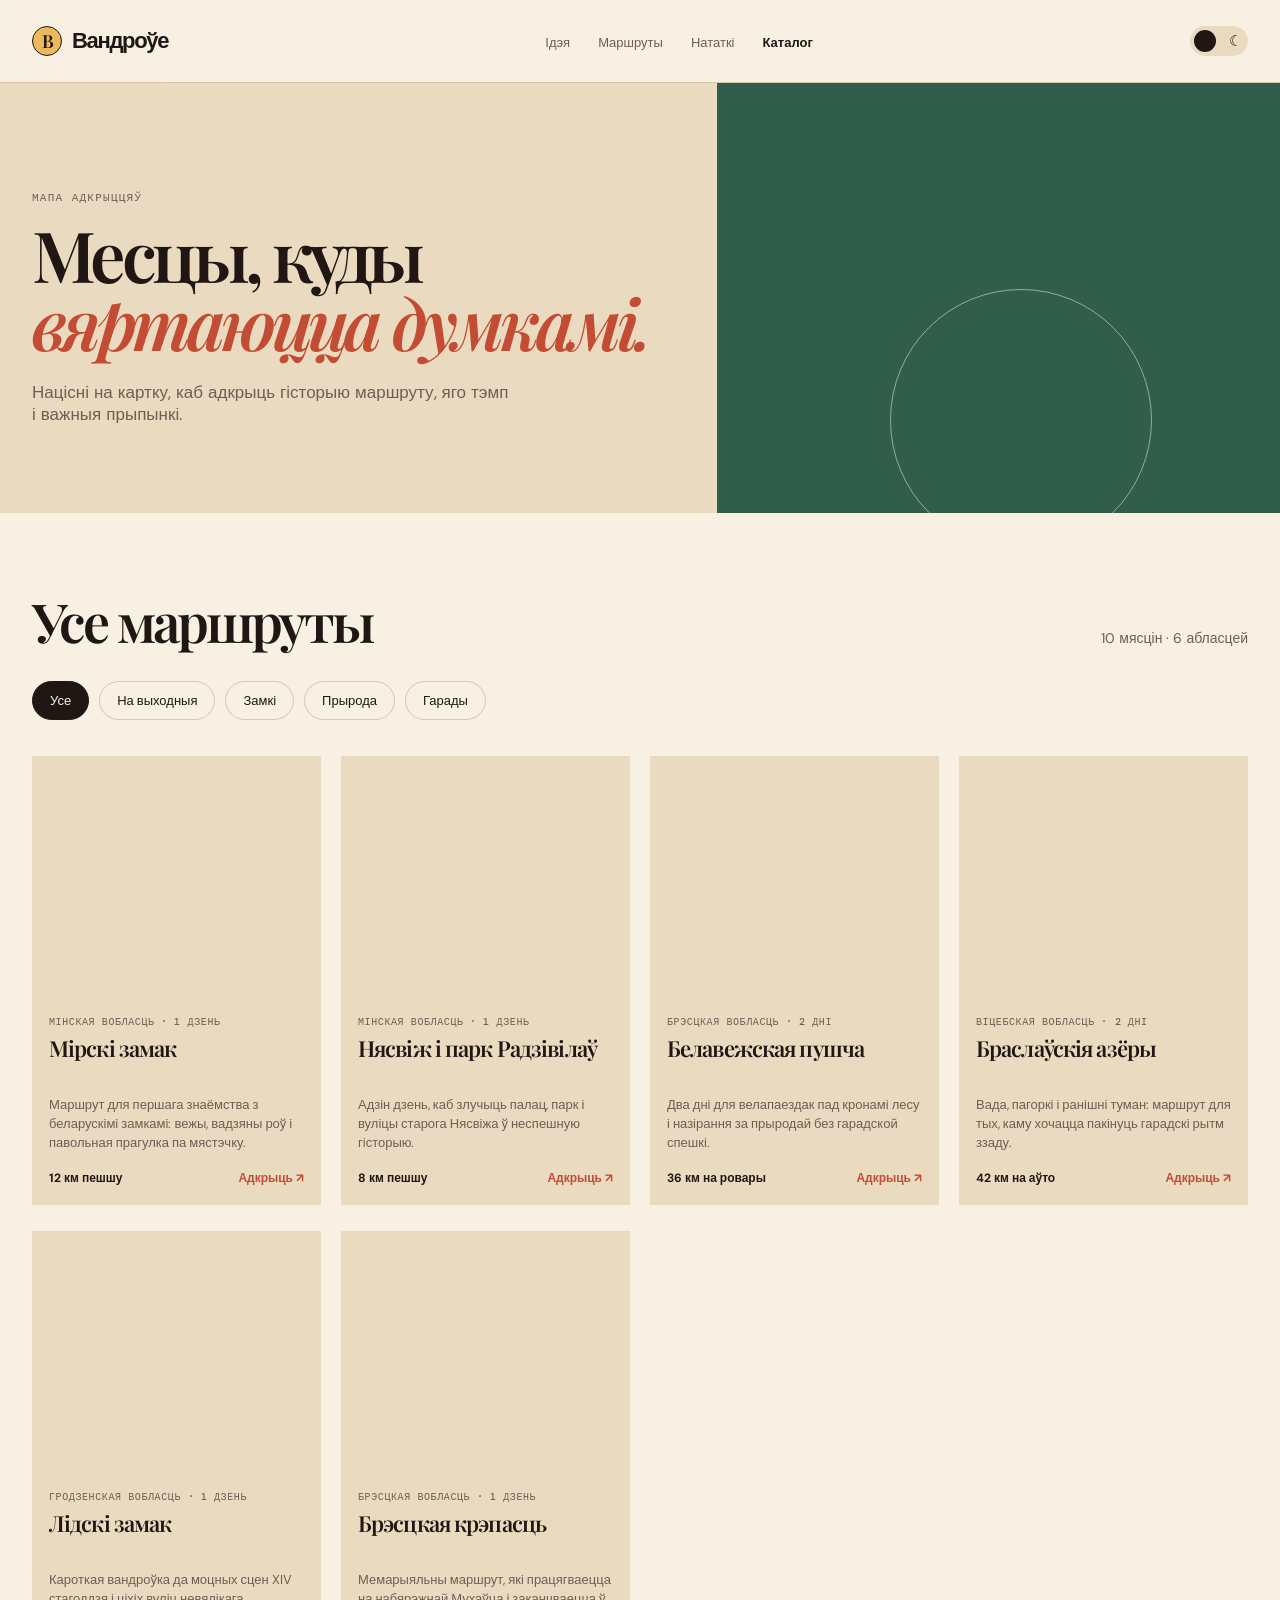
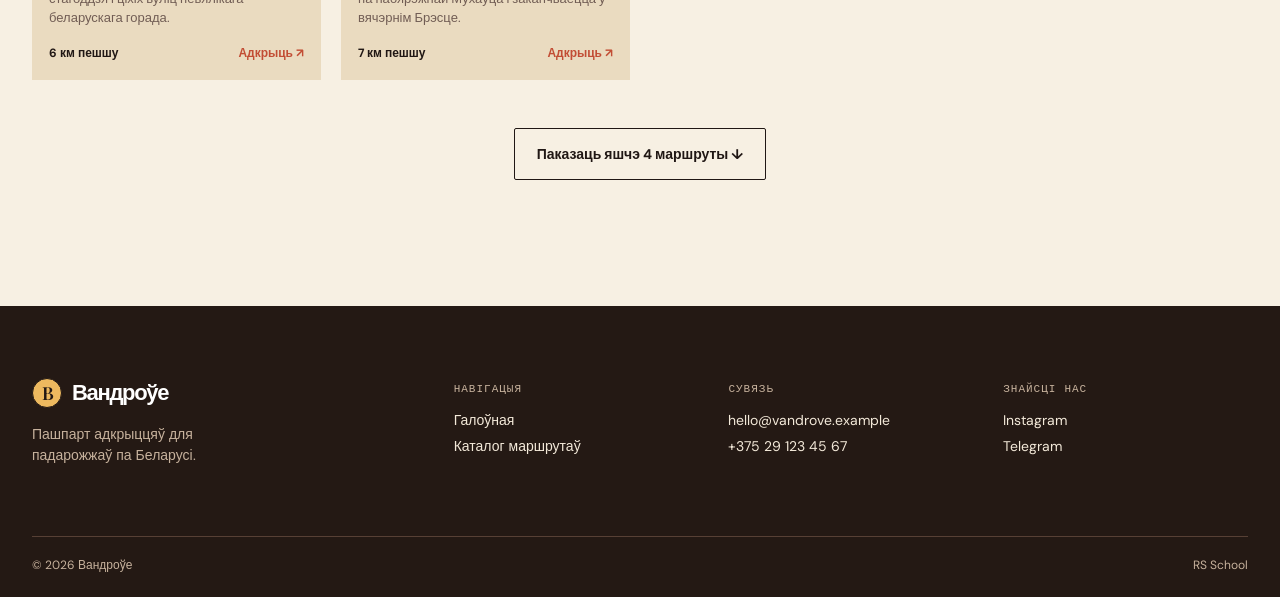
==== commit bd19d571: "fix: keep tablet footer within viewport" ====
--- a/catalog.html
+++ b/catalog.html
@@ -9,7 +9,7 @@
     <link rel="preconnect" href="https://fonts.googleapis.com">
     <link rel="preconnect" href="https://fonts.gstatic.com" crossorigin>
     <link href="https://fonts.googleapis.com/css2?family=DM+Mono:wght@400;500&family=DM+Sans:opsz,wght@9..40,400;9..40,500;9..40,700&family=Playfair+Display:ital,wght@0,500;0,600;1,500;1,600&display=swap" rel="stylesheet">
-    <link rel="stylesheet" href="css/styles.css?v=part2-images">
+    <link rel="stylesheet" href="css/styles.css?v=part2-image-layout">
     <title>Каталог маршрутаў — Вандроўе</title>
   </head>
   <body>
--- a/css/styles.css
+++ b/css/styles.css
@@ -1511,7 +1511,7 @@
   color: var(--sun);
 }
 
-@media (max-width: 500px) {
+@media (max-width: 768px) {
   .footer-grid {
     grid-template-columns: 1fr 1fr;
     gap: 26px 20px;
